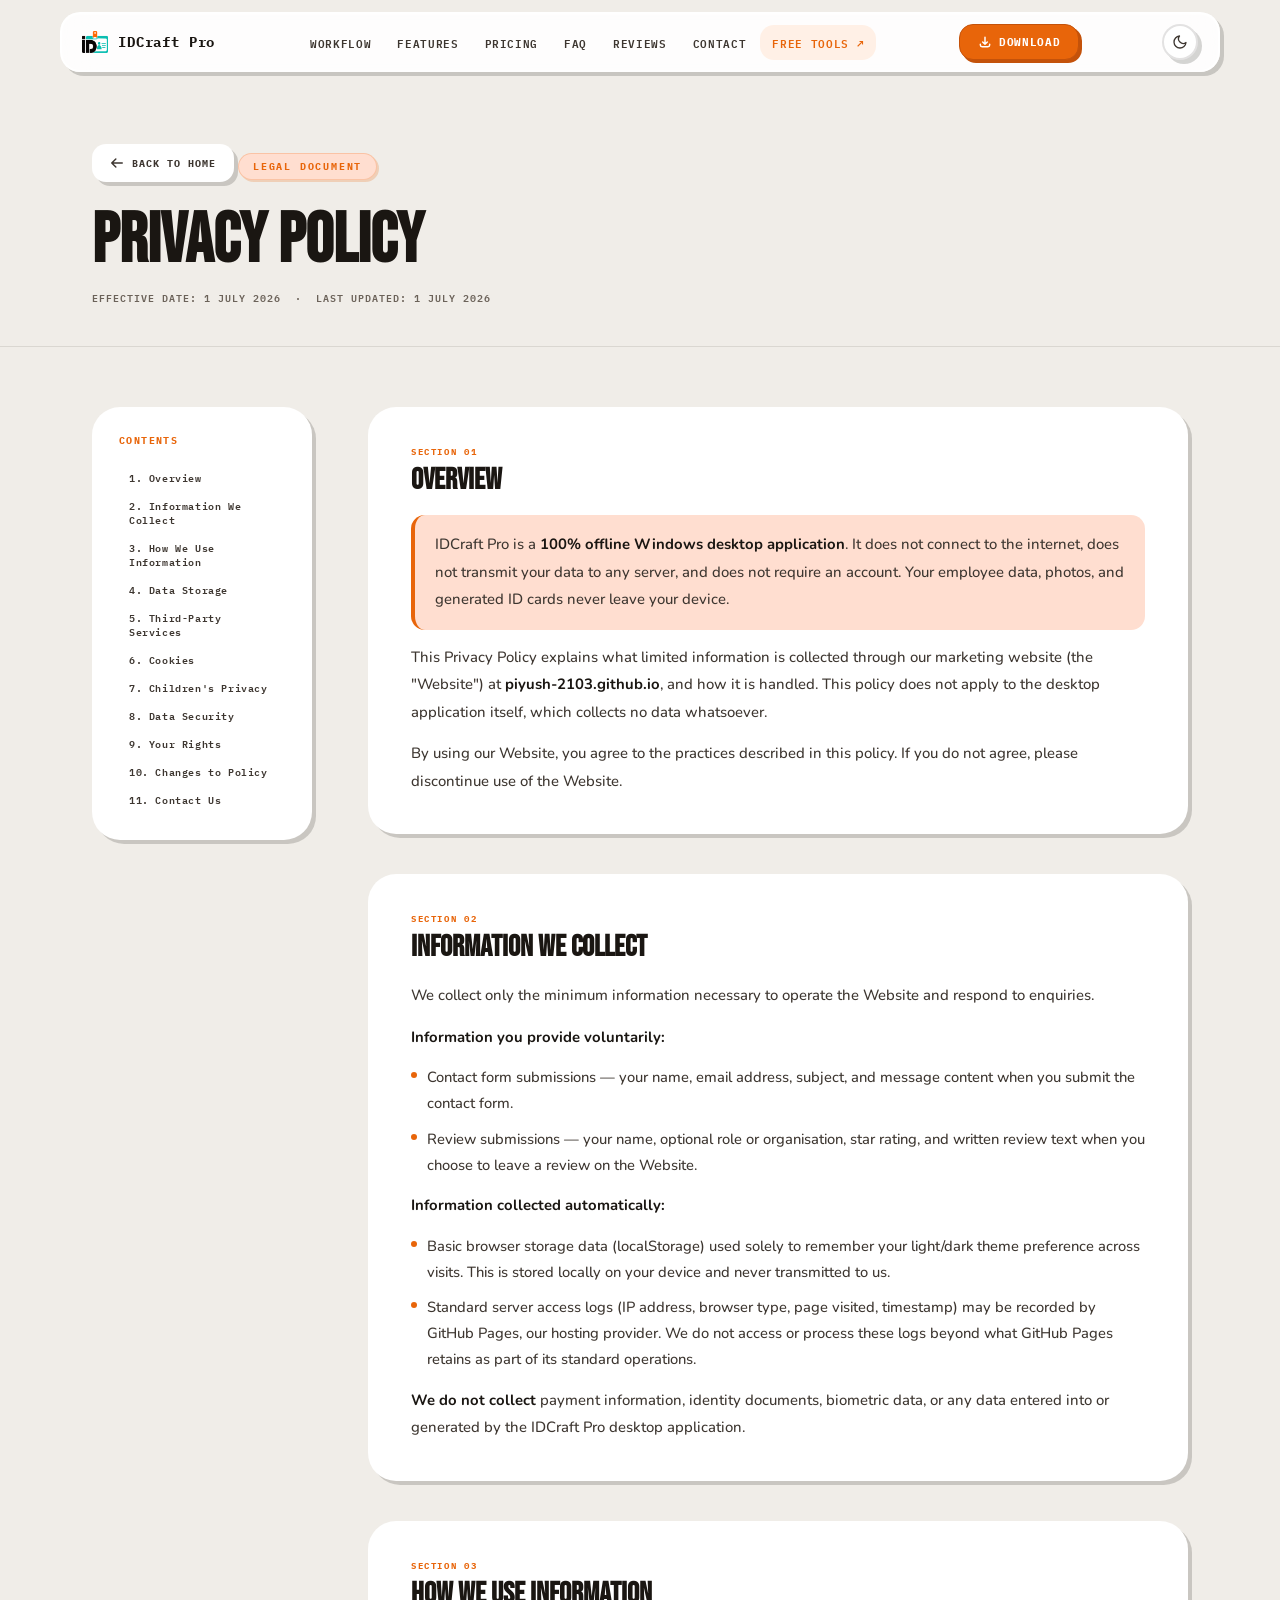
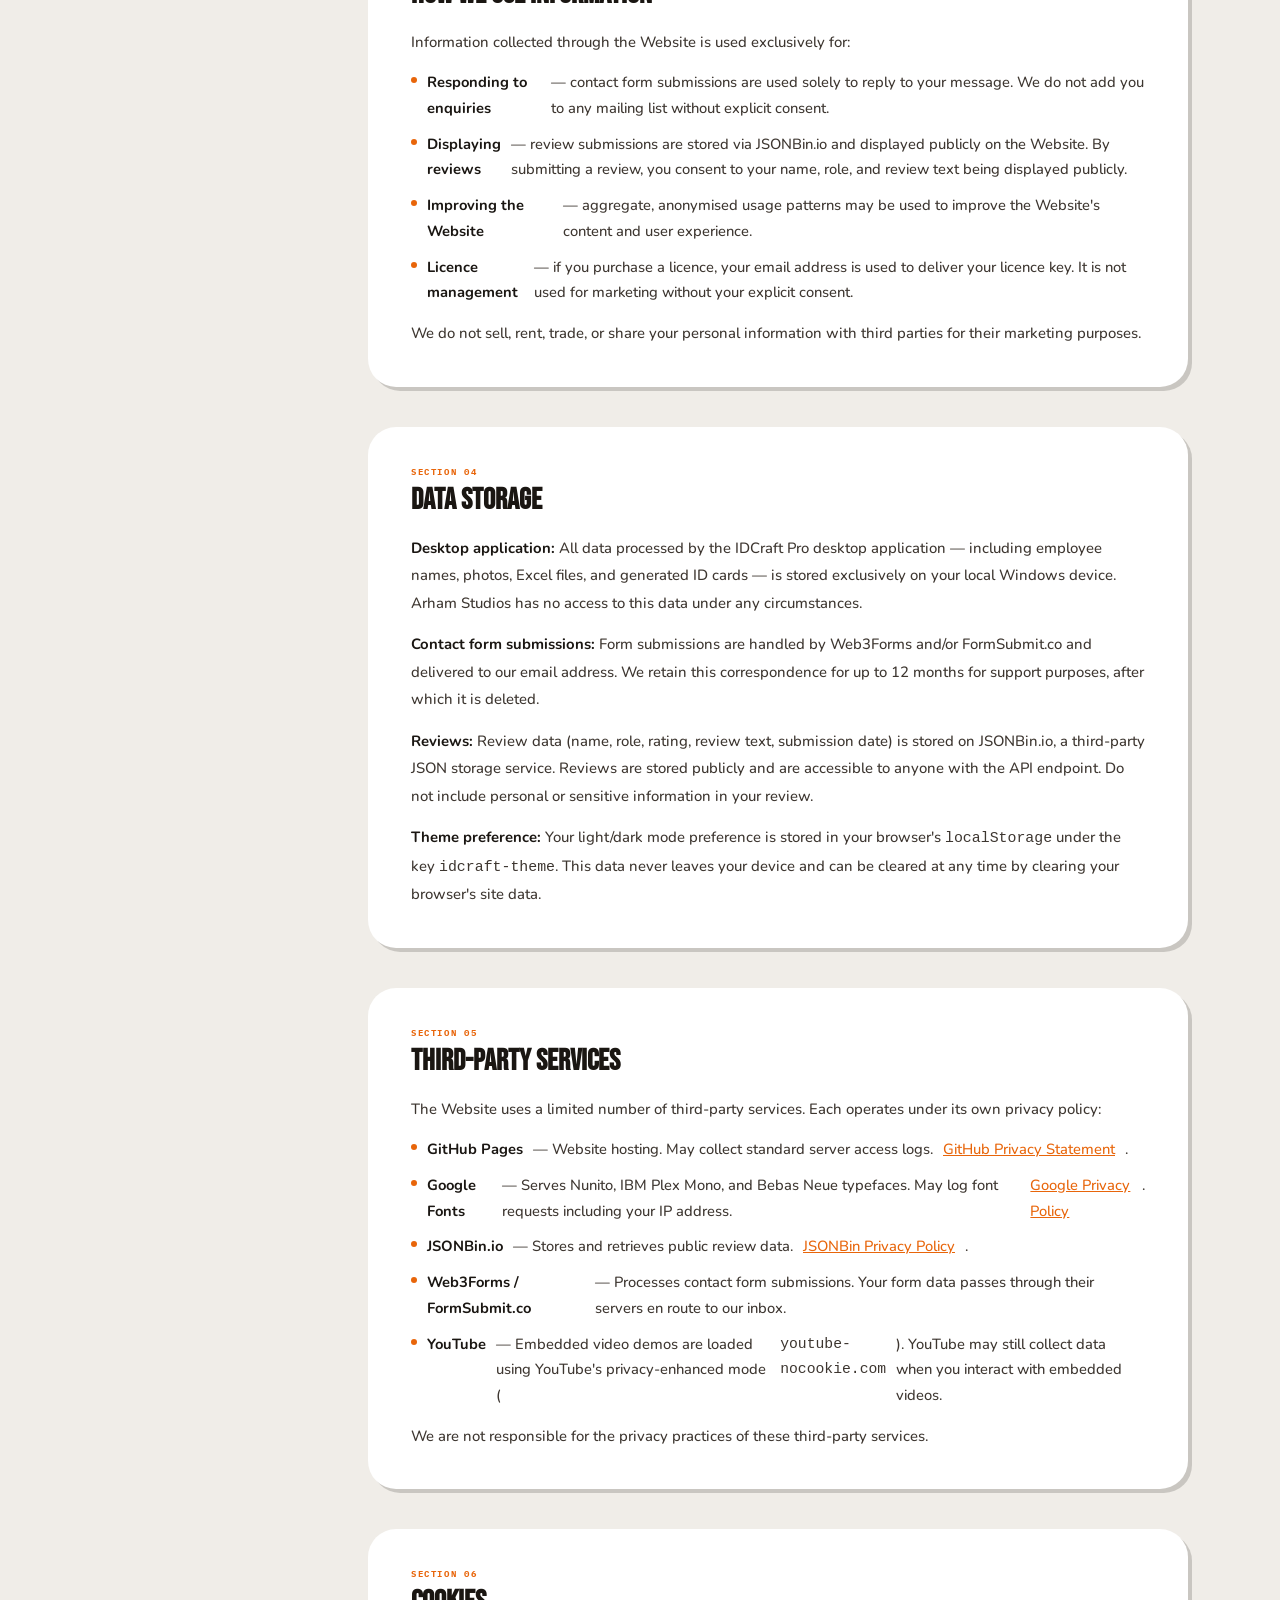
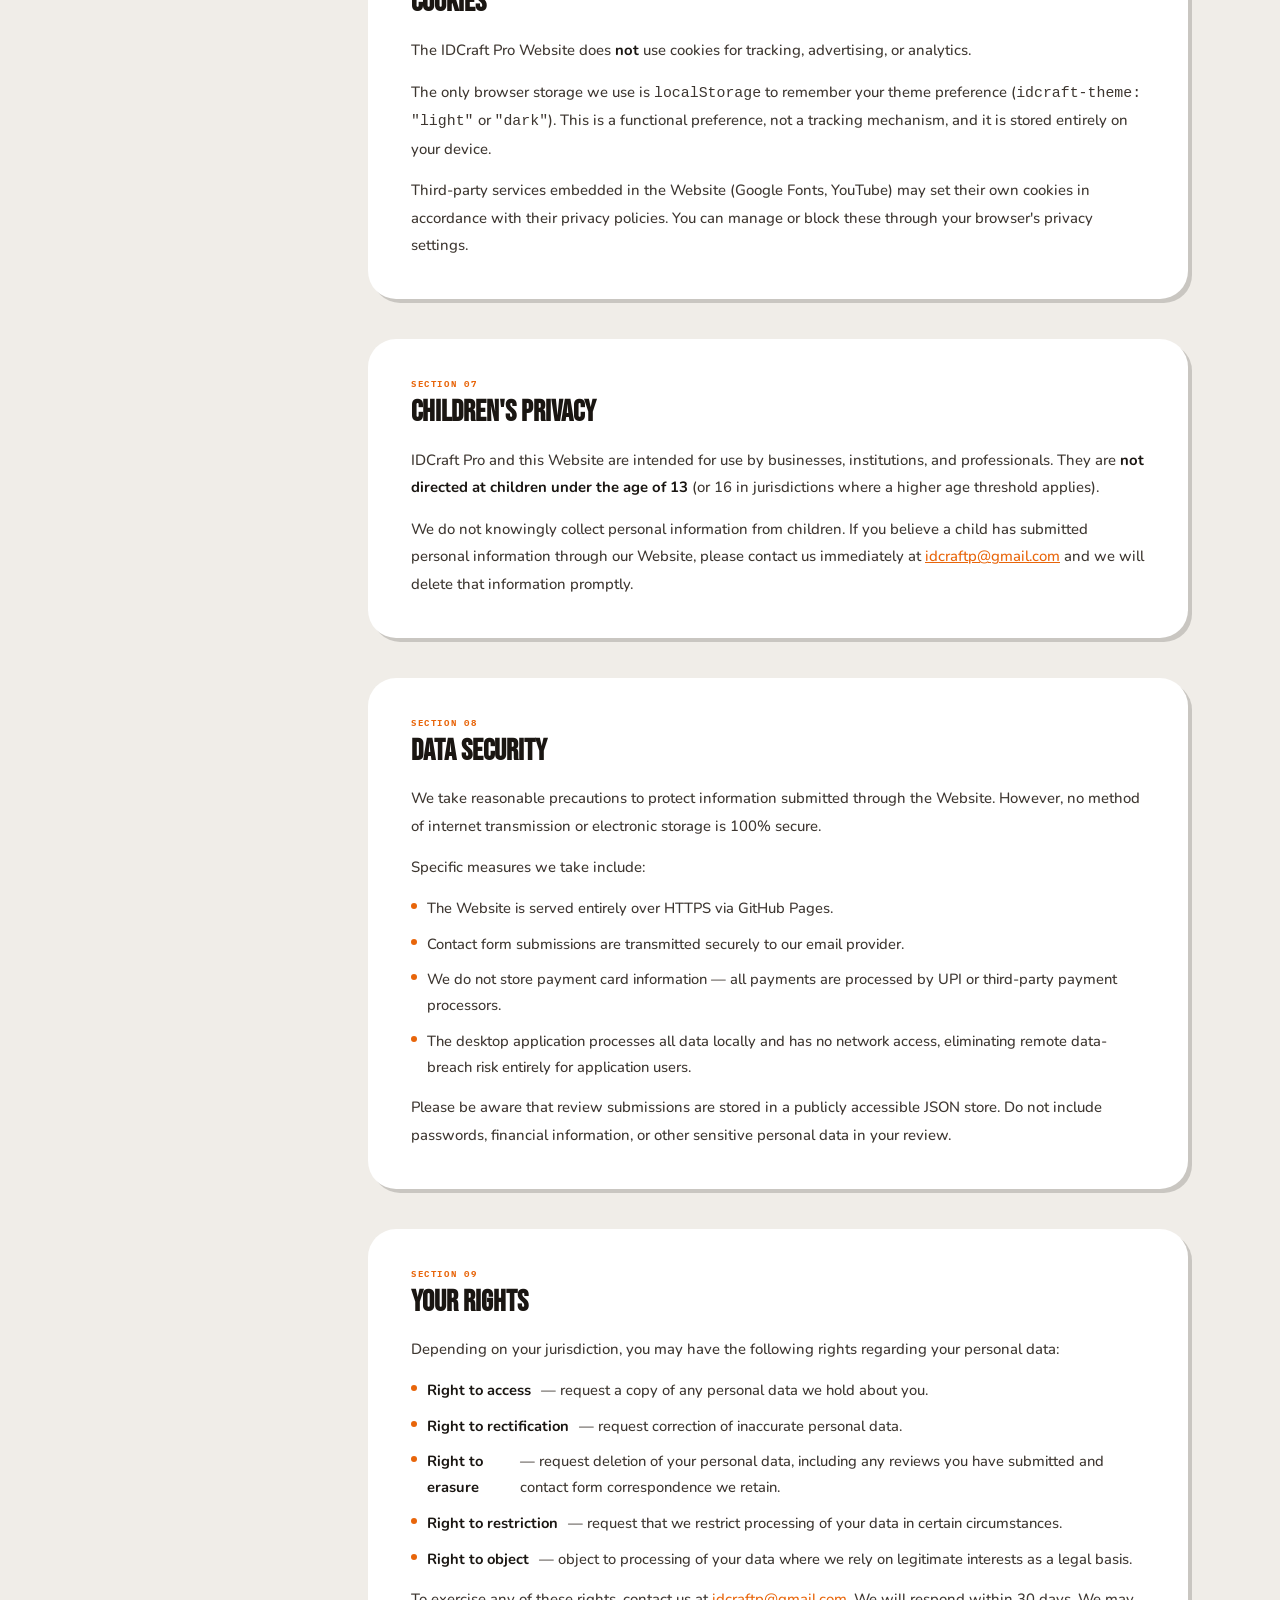
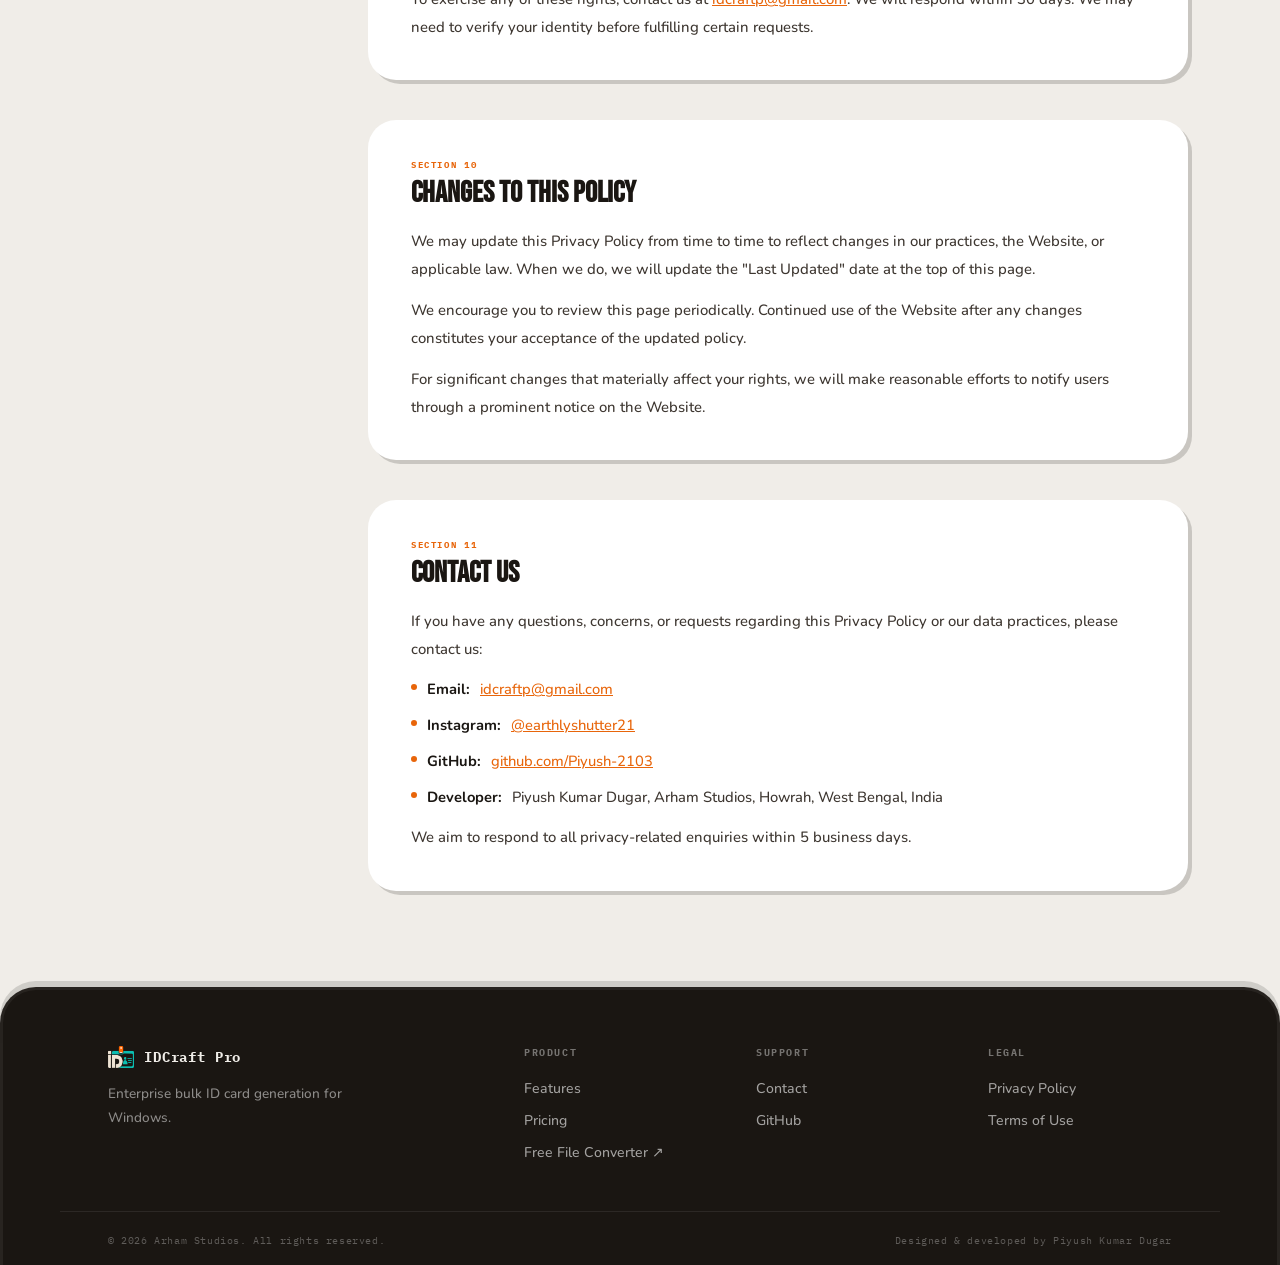
==== privacy.html @ b29d4238 "Add files via upload" ====
<!DOCTYPE html>
<html lang="en">
<head>
<meta charset="UTF-8">
<meta name="viewport" content="width=device-width, initial-scale=1.0">
<title>Privacy Policy — IDCraft Pro</title>
<meta name="description" content="IDCraft Pro Privacy Policy — how we handle your data on our website and desktop application.">
<link rel="icon" type="image/png" href="N4.png">
<link rel="preconnect" href="https://fonts.googleapis.com">
<link rel="preconnect" href="https://fonts.gstatic.com" crossorigin>
<link href="https://fonts.googleapis.com/css2?family=Bebas+Neue&family=IBM+Plex+Mono:wght@400;600;700&family=Nunito:wght@400;500;600;700;800;900&display=swap" rel="stylesheet">
<link rel="stylesheet" href="styles.css">
<style>
/* Legal page overrides */
.legal-hero{
  padding:60px 0 40px;
  border-bottom:1px solid var(--rule);
}
.legal-hero-label{
  display:inline-flex;align-items:center;gap:8px;
  background:var(--peach);color:var(--amber);
  font-family:var(--mono);font-size:10px;font-weight:700;
  letter-spacing:.18em;text-transform:uppercase;
  padding:6px 14px;border-radius:100px;
  border:1.5px solid var(--amber-md);
  box-shadow:2px 2px 0 var(--amber-md);
  margin-bottom:16px;
}
.legal-hero-title{
  font-family:var(--disp);
  font-size:clamp(2.8rem,6vw,4.4rem);
  line-height:1;color:var(--ink);margin-bottom:12px;
}
.legal-hero-meta{
  font-family:var(--mono);font-size:10px;font-weight:600;
  letter-spacing:.1em;text-transform:uppercase;color:var(--ink3);
}
.legal-body{
  padding:60px 0 96px;
  display:grid;
  grid-template-columns:220px 1fr;
  gap:56px;
  align-items:start;
}
/* Sticky table of contents */
.legal-toc{
  position:sticky;top:84px;
  background:var(--white);
  border-radius:var(--rlg);
  border:3px solid rgba(255,255,255,.9);
  box-shadow:var(--csm);
  padding:24px;
}
.legal-toc-title{
  font-family:var(--mono);font-size:10px;font-weight:700;
  letter-spacing:.14em;text-transform:uppercase;
  color:var(--amber);margin-bottom:16px;
}
.legal-toc a{
  display:block;font-family:var(--mono);font-size:10px;
  font-weight:600;letter-spacing:.06em;
  color:var(--ink2);padding:7px 10px;
  border-radius:var(--rsm);text-decoration:none;
  transition:background .15s,color .15s;
  line-height:1.4;
}
.legal-toc a:hover{background:var(--amber-lt);color:var(--amber)}
.legal-toc a.active{background:var(--amber-lt);color:var(--amber);}
/* Content */
.legal-content{display:flex;flex-direction:column;gap:40px;}
.legal-section{
  background:var(--white);
  border-radius:var(--rlg);
  border:3px solid rgba(255,255,255,.9);
  box-shadow:var(--csm);
  padding:36px 40px;
}
.legal-section-num{
  font-family:var(--mono);font-size:9px;font-weight:700;
  letter-spacing:.18em;text-transform:uppercase;
  color:var(--amber);margin-bottom:8px;
}
.legal-section h2{
  font-family:var(--disp);font-size:1.9rem;
  color:var(--ink);margin-bottom:18px;line-height:1.05;
}
.legal-section p{
  font-size:.93rem;line-height:1.85;
  color:var(--ink2);font-weight:500;margin-bottom:14px;
}
.legal-section p:last-child{margin-bottom:0}
.legal-section ul{
  display:flex;flex-direction:column;gap:10px;
  margin:12px 0 14px 0;
}
.legal-section ul li{
  display:flex;align-items:flex-start;gap:10px;
  font-size:.92rem;line-height:1.75;color:var(--ink2);font-weight:500;
}
.legal-section ul li::before{
  content:"";width:6px;height:6px;border-radius:50%;
  background:var(--amber);flex-shrink:0;margin-top:7px;
}
.legal-section strong{color:var(--ink);font-weight:700;}
.legal-section a{color:var(--amber);text-decoration:underline;}
.legal-back{
  display:inline-flex;align-items:center;gap:8px;
  font-family:var(--mono);font-size:10px;font-weight:700;
  letter-spacing:.1em;text-transform:uppercase;
  color:var(--ink2);text-decoration:none;
  padding:10px 16px;border-radius:var(--rsm);
  background:var(--white);border:2px solid rgba(255,255,255,.9);
  box-shadow:var(--csm);
  transition:color .15s,background .15s,transform .18s var(--ease),box-shadow .18s;
  margin-bottom:24px;
}
.legal-back:hover{color:var(--amber);background:var(--amber-lt);transform:translateY(-2px);box-shadow:var(--cmd)}
.legal-back svg{width:14px;height:14px;}
.legal-highlight{
  background:var(--peach);border-radius:var(--rsm);
  border-left:4px solid var(--amber);
  padding:16px 20px;margin:14px 0;
}
.legal-highlight p{margin:0;color:var(--ink2);}
/* Dark mode */
[data-theme="dark"] .legal-toc,
[data-theme="dark"] .legal-section,
[data-theme="dark"] .legal-back{
  background:var(--white);border-color:rgba(245,239,230,.08);
}
[data-theme="dark"] .legal-highlight{
  background:rgba(232,101,10,.12);border-color:var(--amber);
}
/* Responsive */
@media(max-width:860px){
  .legal-body{grid-template-columns:1fr;gap:32px;}
  .legal-toc{position:static;}
}
@media(max-width:600px){
  .legal-hero{padding:40px 0 28px;}
  .legal-section{padding:24px 20px;}
  .legal-body{padding:40px 0 64px;}
}
</style>
</head>
<body>
<a href="#main-content" class="skip-link">Skip to main content</a>
<div id="prog" role="progressbar" aria-label="Page scroll progress"></div>
<header id="nav" role="banner">
  <div class="nav-inner">
    <div class="nav-brand"><img src="N4.png" alt="IDCraft Pro logo" width="26" height="22"><span class="nav-brand-name">IDCraft Pro</span></div>
    <nav class="nav-links" aria-label="Main navigation">
      <a href="index.html#workflow">Workflow</a>
      <a href="index.html#features">Features</a>
      <a href="index.html#pricing">Pricing</a>
      <a href="index.html#faq">FAQ</a>
      <a href="index.html#reviews">Reviews</a>
      <a href="index.html#contact">Contact</a>
      <a href="transmorph.html" target="_blank" style="color:var(--amber);background:var(--amber-lt);border-radius:var(--rsm);padding:8px 12px;">Free Tools ↗</a>
    </nav>
    <a href="https://github.com/Piyush-2103/IDCraft-Pro/releases/latest/download/IDCraft-Pro-Setup.exe" class="nav-cta">
      <svg width="14" height="14" viewBox="0 0 24 24" fill="none" stroke="currentColor" stroke-width="2.5"><path stroke-linecap="round" stroke-linejoin="round" d="M4 16v1a3 3 0 003 3h10a3 3 0 003-3v-1m-4-4l-4 4m0 0l-4-4m4 4V4"/></svg>Download
    </a>
    <button id="theme-toggle" aria-label="Toggle dark mode">
      <svg class="moon-icon" viewBox="0 0 24 24" fill="none" stroke="currentColor" stroke-width="2"><path stroke-linecap="round" stroke-linejoin="round" d="M21 12.79A9 9 0 1111.21 3 7 7 0 0021 12.79z"/></svg>
      <svg class="sun-icon" viewBox="0 0 24 24" fill="none" stroke="currentColor" stroke-width="2"><circle cx="12" cy="12" r="5"/><path stroke-linecap="round" d="M12 1v2M12 21v2M4.22 4.22l1.42 1.42M18.36 18.36l1.42 1.42M1 12h2M21 12h2M4.22 19.78l1.42-1.42M18.36 5.64l1.42-1.42"/></svg>
    </button>
    <button id="mob-btn" aria-label="Open menu" aria-expanded="false" aria-controls="mob-menu"><span></span><span></span><span></span></button>
  </div>
  <nav id="mob-menu" aria-label="Mobile navigation">
    <a href="index.html#workflow" class="ml">Workflow</a>
    <a href="index.html#features" class="ml">Features</a>
    <a href="index.html#pricing" class="ml">Pricing</a>
    <a href="index.html#faq" class="ml">FAQ</a>
    <a href="index.html#reviews" class="ml">Reviews</a>
    <a href="index.html#contact" class="ml">Contact</a>
    <a href="transmorph.html" target="_blank" class="ml" style="color:var(--amber);">Free Tools ↗</a>
    <a href="https://github.com/Piyush-2103/IDCraft-Pro/releases/latest/download/IDCraft-Pro-Setup.exe" class="ml mob-cta">&#11015; Download Free Trial</a>
  </nav>
</header>
<main id="main-content">
<section class="legal-hero">
  <div class="wrap">
    <a href="index.html" class="legal-back">
      <svg fill="none" stroke="currentColor" stroke-width="2.5" viewBox="0 0 24 24"><path stroke-linecap="round" stroke-linejoin="round" d="M10 19l-7-7m0 0l7-7m-7 7h18"/></svg>
      Back to Home
    </a>
    <div class="legal-hero-label">Legal Document</div>
    <h1 class="legal-hero-title">Privacy Policy</h1>
    <p class="legal-hero-meta">Effective Date: 1 July 2026 &nbsp;&middot;&nbsp; Last Updated: 1 July 2026</p>
  </div>
</section>
<div class="wrap">
  <div class="legal-body">
    <aside class="legal-toc" aria-label="Table of contents">
  <div class="legal-toc-title">Contents</div>
  <a href="#p1">1. Overview</a>
  <a href="#p2">2. Information We Collect</a>
  <a href="#p3">3. How We Use Information</a>
  <a href="#p4">4. Data Storage</a>
  <a href="#p5">5. Third-Party Services</a>
  <a href="#p6">6. Cookies</a>
  <a href="#p7">7. Children's Privacy</a>
  <a href="#p8">8. Data Security</a>
  <a href="#p9">9. Your Rights</a>
  <a href="#p10">10. Changes to Policy</a>
  <a href="#p11">11. Contact Us</a>
</aside>
    <div class="legal-content">
      
<div class="legal-section rv" id="p1">
  <div class="legal-section-num">Section 01</div>
  <h2>Overview</h2>
  <div class="legal-highlight"><p>IDCraft Pro is a <strong>100% offline Windows desktop application</strong>. It does not connect to the internet, does not transmit your data to any server, and does not require an account. Your employee data, photos, and generated ID cards never leave your device.</p></div>
  <p>This Privacy Policy explains what limited information is collected through our marketing website (the "Website") at <strong>piyush-2103.github.io</strong>, and how it is handled. This policy does not apply to the desktop application itself, which collects no data whatsoever.</p>
  <p>By using our Website, you agree to the practices described in this policy. If you do not agree, please discontinue use of the Website.</p>
</div>

<div class="legal-section rv" id="p2">
  <div class="legal-section-num">Section 02</div>
  <h2>Information We Collect</h2>
  <p>We collect only the minimum information necessary to operate the Website and respond to enquiries.</p>
  <p><strong>Information you provide voluntarily:</strong></p>
  <ul>
    <li>Contact form submissions — your name, email address, subject, and message content when you submit the contact form.</li>
    <li>Review submissions — your name, optional role or organisation, star rating, and written review text when you choose to leave a review on the Website.</li>
  </ul>
  <p><strong>Information collected automatically:</strong></p>
  <ul>
    <li>Basic browser storage data (localStorage) used solely to remember your light/dark theme preference across visits. This is stored locally on your device and never transmitted to us.</li>
    <li>Standard server access logs (IP address, browser type, page visited, timestamp) may be recorded by GitHub Pages, our hosting provider. We do not access or process these logs beyond what GitHub Pages retains as part of its standard operations.</li>
  </ul>
  <p><strong>We do not collect</strong> payment information, identity documents, biometric data, or any data entered into or generated by the IDCraft Pro desktop application.</p>
</div>

<div class="legal-section rv" id="p3">
  <div class="legal-section-num">Section 03</div>
  <h2>How We Use Information</h2>
  <p>Information collected through the Website is used exclusively for:</p>
  <ul>
    <li><strong>Responding to enquiries</strong> — contact form submissions are used solely to reply to your message. We do not add you to any mailing list without explicit consent.</li>
    <li><strong>Displaying reviews</strong> — review submissions are stored via JSONBin.io and displayed publicly on the Website. By submitting a review, you consent to your name, role, and review text being displayed publicly.</li>
    <li><strong>Improving the Website</strong> — aggregate, anonymised usage patterns may be used to improve the Website's content and user experience.</li>
    <li><strong>Licence management</strong> — if you purchase a licence, your email address is used to deliver your licence key. It is not used for marketing without your explicit consent.</li>
  </ul>
  <p>We do not sell, rent, trade, or share your personal information with third parties for their marketing purposes.</p>
</div>

<div class="legal-section rv" id="p4">
  <div class="legal-section-num">Section 04</div>
  <h2>Data Storage</h2>
  <p><strong>Desktop application:</strong> All data processed by the IDCraft Pro desktop application — including employee names, photos, Excel files, and generated ID cards — is stored exclusively on your local Windows device. Arham Studios has no access to this data under any circumstances.</p>
  <p><strong>Contact form submissions:</strong> Form submissions are handled by Web3Forms and/or FormSubmit.co and delivered to our email address. We retain this correspondence for up to 12 months for support purposes, after which it is deleted.</p>
  <p><strong>Reviews:</strong> Review data (name, role, rating, review text, submission date) is stored on JSONBin.io, a third-party JSON storage service. Reviews are stored publicly and are accessible to anyone with the API endpoint. Do not include personal or sensitive information in your review.</p>
  <p><strong>Theme preference:</strong> Your light/dark mode preference is stored in your browser's <code>localStorage</code> under the key <code>idcraft-theme</code>. This data never leaves your device and can be cleared at any time by clearing your browser's site data.</p>
</div>

<div class="legal-section rv" id="p5">
  <div class="legal-section-num">Section 05</div>
  <h2>Third-Party Services</h2>
  <p>The Website uses a limited number of third-party services. Each operates under its own privacy policy:</p>
  <ul>
    <li><strong>GitHub Pages</strong> — Website hosting. May collect standard server access logs. <a href="https://docs.github.com/en/site-policy/privacy-policies/github-privacy-statement" target="_blank" rel="noopener">GitHub Privacy Statement</a>.</li>
    <li><strong>Google Fonts</strong> — Serves Nunito, IBM Plex Mono, and Bebas Neue typefaces. May log font requests including your IP address. <a href="https://policies.google.com/privacy" target="_blank" rel="noopener">Google Privacy Policy</a>.</li>
    <li><strong>JSONBin.io</strong> — Stores and retrieves public review data. <a href="https://jsonbin.io/privacy-policy" target="_blank" rel="noopener">JSONBin Privacy Policy</a>.</li>
    <li><strong>Web3Forms / FormSubmit.co</strong> — Processes contact form submissions. Your form data passes through their servers en route to our inbox.</li>
    <li><strong>YouTube</strong> — Embedded video demos are loaded using YouTube's privacy-enhanced mode (<code>youtube-nocookie.com</code>). YouTube may still collect data when you interact with embedded videos.</li>
  </ul>
  <p>We are not responsible for the privacy practices of these third-party services.</p>
</div>

<div class="legal-section rv" id="p6">
  <div class="legal-section-num">Section 06</div>
  <h2>Cookies</h2>
  <p>The IDCraft Pro Website does <strong>not</strong> use cookies for tracking, advertising, or analytics.</p>
  <p>The only browser storage we use is <code>localStorage</code> to remember your theme preference (<code>idcraft-theme: "light"</code> or <code>"dark"</code>). This is a functional preference, not a tracking mechanism, and it is stored entirely on your device.</p>
  <p>Third-party services embedded in the Website (Google Fonts, YouTube) may set their own cookies in accordance with their privacy policies. You can manage or block these through your browser's privacy settings.</p>
</div>

<div class="legal-section rv" id="p7">
  <div class="legal-section-num">Section 07</div>
  <h2>Children's Privacy</h2>
  <p>IDCraft Pro and this Website are intended for use by businesses, institutions, and professionals. They are <strong>not directed at children under the age of 13</strong> (or 16 in jurisdictions where a higher age threshold applies).</p>
  <p>We do not knowingly collect personal information from children. If you believe a child has submitted personal information through our Website, please contact us immediately at <a href="mailto:idcraftp@gmail.com">idcraftp@gmail.com</a> and we will delete that information promptly.</p>
</div>

<div class="legal-section rv" id="p8">
  <div class="legal-section-num">Section 08</div>
  <h2>Data Security</h2>
  <p>We take reasonable precautions to protect information submitted through the Website. However, no method of internet transmission or electronic storage is 100% secure.</p>
  <p>Specific measures we take include:</p>
  <ul>
    <li>The Website is served entirely over HTTPS via GitHub Pages.</li>
    <li>Contact form submissions are transmitted securely to our email provider.</li>
    <li>We do not store payment card information — all payments are processed by UPI or third-party payment processors.</li>
    <li>The desktop application processes all data locally and has no network access, eliminating remote data-breach risk entirely for application users.</li>
  </ul>
  <p>Please be aware that review submissions are stored in a publicly accessible JSON store. Do not include passwords, financial information, or other sensitive personal data in your review.</p>
</div>

<div class="legal-section rv" id="p9">
  <div class="legal-section-num">Section 09</div>
  <h2>Your Rights</h2>
  <p>Depending on your jurisdiction, you may have the following rights regarding your personal data:</p>
  <ul>
    <li><strong>Right to access</strong> — request a copy of any personal data we hold about you.</li>
    <li><strong>Right to rectification</strong> — request correction of inaccurate personal data.</li>
    <li><strong>Right to erasure</strong> — request deletion of your personal data, including any reviews you have submitted and contact form correspondence we retain.</li>
    <li><strong>Right to restriction</strong> — request that we restrict processing of your data in certain circumstances.</li>
    <li><strong>Right to object</strong> — object to processing of your data where we rely on legitimate interests as a legal basis.</li>
  </ul>
  <p>To exercise any of these rights, contact us at <a href="mailto:idcraftp@gmail.com">idcraftp@gmail.com</a>. We will respond within 30 days. We may need to verify your identity before fulfilling certain requests.</p>
</div>

<div class="legal-section rv" id="p10">
  <div class="legal-section-num">Section 10</div>
  <h2>Changes to This Policy</h2>
  <p>We may update this Privacy Policy from time to time to reflect changes in our practices, the Website, or applicable law. When we do, we will update the "Last Updated" date at the top of this page.</p>
  <p>We encourage you to review this page periodically. Continued use of the Website after any changes constitutes your acceptance of the updated policy.</p>
  <p>For significant changes that materially affect your rights, we will make reasonable efforts to notify users through a prominent notice on the Website.</p>
</div>

<div class="legal-section rv" id="p11">
  <div class="legal-section-num">Section 11</div>
  <h2>Contact Us</h2>
  <p>If you have any questions, concerns, or requests regarding this Privacy Policy or our data practices, please contact us:</p>
  <ul>
    <li><strong>Email:</strong> <a href="mailto:idcraftp@gmail.com">idcraftp@gmail.com</a></li>
    <li><strong>Instagram:</strong> <a href="https://instagram.com/earthlyshutter21" target="_blank" rel="noopener">@earthlyshutter21</a></li>
    <li><strong>GitHub:</strong> <a href="https://github.com/Piyush-2103" target="_blank" rel="noopener">github.com/Piyush-2103</a></li>
    <li><strong>Developer:</strong> Piyush Kumar Dugar, Arham Studios, Howrah, West Bengal, India</li>
  </ul>
  <p>We aim to respond to all privacy-related enquiries within 5 business days.</p>
</div>

    </div>
  </div>
</div>
</main>
<footer>
  <div class="footer-top">
    <div>
      <div class="footer-brand-row"><img src="N5.png" alt="IDCraft Pro" width="26" height="22"><span class="footer-brand-name">IDCraft Pro</span></div>
      <p class="footer-brand-desc">Enterprise bulk ID card generation for Windows.</p>
    </div>
    <div><div class="footer-col-title">Product</div><ul class="footer-links"><li><a href="index.html#features">Features</a></li><li><a href="index.html#pricing">Pricing</a></li><li><a href="transmorph.html" target="_blank">Free File Converter ↗</a></li></ul></div>
    <div><div class="footer-col-title">Support</div><ul class="footer-links"><li><a href="index.html#contact">Contact</a></li><li><a href="https://github.com/Piyush-2103/IDCraft-Pro" target="_blank">GitHub</a></li></ul></div>
    <div><div class="footer-col-title">Legal</div><ul class="footer-links"><li><a href="privacy.html">Privacy Policy</a></li><li><a href="terms.html">Terms of Use</a></li></ul></div>
  </div>
  <div class="footer-bottom">
    <p>&copy; 2026 Arham Studios. All rights reserved.</p>
    <p>Designed &amp; developed by Piyush Kumar Dugar</p>
  </div>
</footer>
<script defer src="script.js"></script>
</body>
</html>
---- styles.css ----
*,*::before,*::after{box-sizing:border-box;margin:0;padding:0}
:root{
  --amber:#E8650A;--amber-dk:#C4520A;--amber-lt:#FFF0E6;--amber-md:rgba(232,101,10,.22);
  --bg:#F0EDE8;--bg2:#E8E3DC;--ink:#1A1612;--ink2:#3D3630;--ink3:#6B6259;--star-empty:#D8D0C4;
  --white:#FFFFFF;--rule:rgba(26,22,18,.1);--success:#1A7A4A;
  --peach:#FFDED0;--sky:#D0E8FF;--mint:#CFFFEA;--lemon:#FFF6CC;--lilac:#EAD8FF;--rose:#FFD6E8;
  --body:'Nunito',sans-serif;--disp:'Bebas Neue',sans-serif;--mono:'IBM Plex Mono',monospace;
  --csm:4px 4px 0 rgba(26,22,18,.18),inset 0 1px 0 rgba(255,255,255,.6);
  --cmd:6px 6px 0 rgba(26,22,18,.2),inset 0 1px 0 rgba(255,255,255,.55);
  --clg:10px 10px 0 rgba(26,22,18,.22),inset 0 2px 0 rgba(255,255,255,.5);
  --cxl:16px 16px 0 rgba(26,22,18,.2),inset 0 2px 0 rgba(255,255,255,.45);
  --camb:6px 6px 0 rgba(196,82,10,.45),inset 0 1px 0 rgba(255,200,160,.6);
  --rsm:14px;--rmd:20px;--rlg:28px;--rxl:36px;
  --ease:cubic-bezier(0.34,1.56,0.64,1)
}
html{overflow-x:hidden;scroll-behavior:smooth}
body{font-family:var(--body);background:var(--bg);color:var(--ink);overflow-x:hidden;-webkit-font-smoothing:antialiased}
#prog{position:fixed;top:0;left:0;height:4px;z-index:9999;background:linear-gradient(90deg,var(--amber),#FF9A56);width:0%;border-radius:0 4px 4px 0;transition:width .1s linear}
.skip-link{position:fixed;top:-100%;left:16px;z-index:99999;background:var(--amber);color:#fff;font-family:var(--mono);font-size:12px;font-weight:700;letter-spacing:.1em;text-transform:uppercase;padding:12px 24px;border-radius:var(--rsm);transition:top .2s;text-decoration:none;box-shadow:var(--camb)}
.skip-link:focus{top:8px}
*:focus-visible{outline:3px solid var(--amber);outline-offset:3px;border-radius:4px}
.wrap{max-width:1160px;margin:0 auto;padding:0 32px}
a{text-decoration:none;color:inherit}
ul{list-style:none}
button{border:none;background:none;cursor:pointer;font:inherit;color:inherit}
img{max-width:100%;display:block}
.accent{color:var(--amber)}
/* CLAY */
.clay{border-radius:var(--rlg);box-shadow:var(--cmd);transition:transform .2s var(--ease),box-shadow .2s}
.clay:hover{transform:translateY(-3px);box-shadow:var(--clg)}
/* BUTTONS */
.btn{display:inline-flex;align-items:center;justify-content:center;gap:10px;font-family:var(--body);font-weight:800;font-size:14px;padding:15px 28px;min-height:52px;border-radius:var(--rmd);transition:transform .18s var(--ease),box-shadow .18s;cursor:pointer;white-space:nowrap;text-decoration:none}
.btn-primary{background:var(--amber);color:#fff;box-shadow:var(--camb);border:2.5px solid var(--amber-dk)}
.btn-primary:hover{transform:translateY(-3px) scale(1.02);box-shadow:8px 8px 0 rgba(196,82,10,.5),inset 0 1px 0 rgba(255,200,160,.6)}
.btn-ghost{background:var(--white);color:var(--ink);box-shadow:var(--csm);border:2px solid rgba(26,22,18,.15)}
.btn-ghost:hover{transform:translateY(-2px);box-shadow:var(--cmd)}
/* SECTION LABELS */
.sec-label{display:inline-flex;align-items:center;gap:8px;background:var(--peach);color:var(--amber);font-family:var(--mono);font-size:10px;font-weight:700;letter-spacing:.18em;text-transform:uppercase;padding:6px 14px;border-radius:100px;border:1.5px solid var(--amber-md);box-shadow:2px 2px 0 var(--amber-md);margin-bottom:16px}
.sec-title{font-family:var(--disp);font-size:clamp(2.4rem,5vw,3.8rem);line-height:1;color:var(--ink);margin-bottom:14px}
.sec-sub{font-size:1rem;line-height:1.8;color:var(--ink2);font-weight:500;max-width:520px}
/* REVEAL */
.rv{opacity:0;transform:translateY(28px);transition:opacity .55s cubic-bezier(0.16,1,.3,1),transform .55s cubic-bezier(0.16,1,.3,1)}
.rv.vis{opacity:1;transform:none}
.d1{transition-delay:.07s}.d2{transition-delay:.14s}.d3{transition-delay:.21s}.d4{transition-delay:.28s}
/* NAV */
#nav{position:sticky;top:0;z-index:800;padding:12px 32px}
.nav-inner{max-width:1160px;margin:0 auto;background:rgba(255,255,255,.88);backdrop-filter:blur(16px);border-radius:var(--rmd);border:2px solid rgba(255,255,255,.9);box-shadow:var(--csm);height:60px;padding:0 20px;display:flex;align-items:center;justify-content:space-between;gap:24px}
.nav-brand{display:flex;align-items:center;gap:10px}
.nav-brand img{width:26px;height:22px}
.nav-brand-name{font-family:var(--mono);font-size:14px;font-weight:700;letter-spacing:.06em;color:var(--ink)}
.nav-links{display:flex;align-items:center;gap:2px}
.nav-links a{font-family:var(--mono);font-size:11px;font-weight:600;letter-spacing:.06em;text-transform:uppercase;color:var(--ink2);padding:8px 12px;border-radius:var(--rsm);transition:background .15s,color .15s}
.nav-links a:hover,.nav-links a.nav-active{background:var(--amber-lt);color:var(--amber)}
.nav-cta{background:var(--amber);color:#fff;font-family:var(--mono);font-size:11px;font-weight:700;letter-spacing:.06em;text-transform:uppercase;padding:10px 18px;border-radius:var(--rsm);display:flex;align-items:center;gap:7px;box-shadow:3px 3px 0 var(--amber-dk);transition:transform .18s var(--ease),box-shadow .18s;border:1.5px solid var(--amber-dk)}
.nav-cta:hover{transform:translateY(-2px);box-shadow:5px 5px 0 var(--amber-dk)}
#mob-btn{display:none;padding:8px;border-radius:var(--rsm);flex-direction:column;gap:5px;cursor:pointer}
#mob-btn span{display:block;width:22px;height:2.5px;background:var(--ink);border-radius:2px;transition:transform .2s,opacity .2s}
#mob-menu{display:none;position:fixed;inset:0;top:84px;z-index:700;background:var(--bg);padding:24px;flex-direction:column;gap:8px;overflow-y:auto}
#mob-menu.open{display:flex}
.ml{font-family:var(--mono);font-size:13px;font-weight:700;letter-spacing:.06em;text-transform:uppercase;padding:16px 20px;border-radius:var(--rmd);color:var(--ink2);display:block;background:var(--white);box-shadow:var(--csm);border:2px solid rgba(255,255,255,.9)}
.ml:hover{background:var(--amber-lt);color:var(--amber)}
.mob-cta{background:var(--amber)!important;color:#fff!important;box-shadow:var(--camb)!important}
@media(max-width:768px){.nav-links,.nav-cta{display:none}#mob-btn{display:flex}#nav{padding:10px 16px}}
/* HERO */
#hero{padding:40px 0 80px}
.hero-wrap{display:grid;grid-template-columns:1fr 440px;gap:48px;align-items:start}
.hero-badge{display:inline-flex;align-items:center;gap:8px;background:var(--peach);color:var(--amber);font-family:var(--mono);font-size:10px;font-weight:700;letter-spacing:.16em;text-transform:uppercase;padding:7px 16px;border-radius:100px;border:2px solid var(--amber-md);box-shadow:3px 3px 0 var(--amber-md);margin-bottom:22px}
.badge-pulse{width:7px;height:7px;background:var(--amber);border-radius:50%;animation:pulse 2s infinite}
@keyframes pulse{0%,100%{box-shadow:0 0 0 0 rgba(232,101,10,.5)}50%{box-shadow:0 0 0 6px rgba(232,101,10,0)}}
.hero-h1{font-family:var(--disp);font-size:clamp(3.6rem,8vw,6rem);line-height:.96;color:var(--ink);margin-bottom:20px}
.hero-desc{font-size:1.05rem;line-height:1.85;color:var(--ink2);font-weight:500;max-width:480px;margin-bottom:32px}
.hero-ctas{display:flex;gap:14px;flex-wrap:wrap;margin-bottom:36px}
.hero-trust{display:flex;flex-wrap:wrap;gap:10px}
.trust-chip{display:flex;align-items:center;gap:7px;background:var(--white);border:2px solid rgba(255,255,255,.9);border-radius:100px;padding:6px 14px;font-family:var(--mono);font-size:10px;font-weight:700;letter-spacing:.08em;text-transform:uppercase;color:var(--ink2);box-shadow:2px 2px 0 rgba(26,22,18,.1)}
.trust-chip svg{width:12px;height:12px;color:var(--amber)}
.hero-card{background:var(--white);border-radius:var(--rxl);border:3px solid rgba(255,255,255,.9);box-shadow:var(--cxl);overflow:hidden}
.hcard-top{background:var(--ink);padding:20px 24px;display:flex;align-items:center;justify-content:space-between}
.hcard-label{font-family:var(--mono);font-size:10px;font-weight:700;letter-spacing:.14em;text-transform:uppercase;color:rgba(255,255,255,.55)}
.hcard-pill{background:var(--amber);color:#fff;font-family:var(--mono);font-size:9px;font-weight:700;letter-spacing:.12em;text-transform:uppercase;padding:5px 12px;border-radius:100px}
.hero-stats{display:grid;grid-template-columns:1fr 1fr}
.hero-stat{padding:22px 24px;border-bottom:2px solid var(--bg2);border-right:2px solid var(--bg2)}
.hero-stat:nth-child(2n){border-right:none}
.hero-stat:nth-last-child(-n+2){border-bottom:none}
.hstat-n{font-family:var(--disp);font-size:2.8rem;line-height:1;color:var(--ink);margin-bottom:4px}
.hstat-n .a{color:var(--amber)}
.hstat-l{font-family:var(--mono);font-size:9px;font-weight:600;letter-spacing:.1em;text-transform:uppercase;color:var(--ink3)}
.hero-specs{padding:20px 24px;background:var(--bg)}
.spec-row{display:flex;justify-content:space-between;align-items:center;padding:8px 0;border-bottom:1px solid var(--rule);font-family:var(--mono);font-size:10px}
.spec-row:last-child{border-bottom:none}
.spec-k{color:var(--ink3);font-weight:600;letter-spacing:.06em;text-transform:uppercase}
.spec-v{color:var(--ink2);font-weight:700}
.spec-v.a{color:var(--amber)}
@media(max-width:960px){.hero-wrap{grid-template-columns:1fr}.hero-card{max-width:480px}}
@media(max-width:600px){#hero{padding:24px 0 56px}.hero-h1{font-size:clamp(3rem,14vw,4.2rem)}.hero-ctas{flex-direction:column}.hero-ctas .btn{width:100%}.wrap{padding:0 20px}}
/* TICKER */
.ticker-wrap{background:var(--ink);overflow:hidden;padding:14px 0;margin:0 0 80px;border-radius:var(--rlg);border:3px solid rgba(255,255,255,.06);box-shadow:var(--cmd)}
.ticker-track{display:flex;width:max-content;animation:ticker 28s linear infinite}
.ticker-item{display:flex;align-items:center;gap:10px;padding:0 28px;font-family:var(--mono);font-size:10px;font-weight:700;letter-spacing:.18em;text-transform:uppercase;color:rgba(255,255,255,.65);white-space:nowrap}
.t-dot{width:4px;height:4px;background:var(--amber);border-radius:50%;flex-shrink:0}
@keyframes ticker{from{transform:translateX(0)}to{transform:translateX(-50%)}}
/* WORKFLOW */
#workflow{padding:0 0 96px}
.wf-top{display:flex;justify-content:space-between;align-items:flex-end;gap:40px;margin-bottom:48px;flex-wrap:wrap}
.wf-pills{display:flex;gap:10px;flex-wrap:wrap;margin-top:20px}
.wf-pill{display:flex;align-items:center;gap:8px;background:var(--white);border:2px solid rgba(255,255,255,.9);padding:8px 16px;border-radius:100px;font-family:var(--mono);font-size:10px;font-weight:700;letter-spacing:.06em;text-transform:uppercase;color:var(--ink2);box-shadow:2px 2px 0 rgba(26,22,18,.1)}
.wf-pill-n{color:var(--amber)}
.wf-tabs{display:grid;grid-template-columns:repeat(4,1fr);background:var(--white);border-radius:var(--rlg) var(--rlg) 0 0;border:3px solid rgba(255,255,255,.9);border-bottom:none;box-shadow:6px 6px 0 rgba(26,22,18,.15);overflow:hidden}
.wf-tab{padding:18px 20px;min-height:68px;border-right:2px solid var(--bg2);cursor:pointer;background:var(--bg);transition:background .18s;display:flex;flex-direction:column;justify-content:center}
.wf-tab:last-child{border-right:none}
.wf-tab.active{background:var(--white);box-shadow:inset 0 4px 0 var(--amber)}
.wf-tab-n{font-family:var(--mono);font-size:9px;font-weight:700;letter-spacing:.14em;text-transform:uppercase;color:var(--amber);margin-bottom:4px}
.wf-tab-title{font-family:var(--mono);font-size:11px;font-weight:700;letter-spacing:.04em;color:var(--ink3)}
.wf-tab.active .wf-tab-title{color:var(--ink)}
.wf-panels{background:var(--white);border:3px solid rgba(255,255,255,.9);border-top:2px solid var(--bg2);border-radius:0 0 var(--rlg) var(--rlg);box-shadow:6px 6px 0 rgba(26,22,18,.15);overflow:hidden}
.wf-panel{display:none;grid-template-columns:320px 1fr}
.wf-panel.active{display:grid}
.wf-panel-text{padding:40px 36px;border-right:2px solid var(--bg2)}
.wf-big-n{font-family:var(--disp);font-size:6rem;line-height:1;color:var(--bg2);margin-bottom:10px}
.wf-title{font-family:var(--disp);font-size:2rem;color:var(--ink);margin-bottom:10px}
.wf-body{font-size:.95rem;line-height:1.85;color:var(--ink2);font-weight:500}
.wf-vid{position:relative;min-height:300px;display:flex;flex-direction:column}
.vid-chrome{background:#1e1e1e;padding:10px 14px;display:flex;gap:6px;align-items:center;flex-shrink:0}
.vdot{width:10px;height:10px;border-radius:50%}
.vid-area{flex:1;position:relative;overflow:hidden;background:#111;min-height:260px}
.vid-thumb{width:100%;height:100%;object-fit:cover;position:absolute;inset:0}
.vid-overlay{position:absolute;inset:0;display:flex;align-items:center;justify-content:center;background:rgba(0,0,0,.3);cursor:pointer;transition:background .2s}
.vid-overlay:hover{background:rgba(0,0,0,.1)}
.play-btn{width:64px;height:64px;border-radius:50%;background:rgba(255,255,255,.95);display:flex;align-items:center;justify-content:center;box-shadow:0 4px 20px rgba(0,0,0,.3)}
.play-btn svg{width:28px;height:28px;color:var(--amber);margin-left:4px}
@media(max-width:960px){.wf-panel{grid-template-columns:1fr}.wf-panel-text{border-right:none;border-bottom:2px solid var(--bg2)}.wf-tabs{grid-template-columns:repeat(2,1fr)}.wf-tab:nth-child(2){border-right:none}.wf-tab:nth-child(3),.wf-tab:nth-child(4){border-top:2px solid var(--bg2)}}
@media(max-width:600px){#workflow{padding:0 0 56px}}
/* FEATURES */
#features{padding:0 0 96px}
.feat-head{display:flex;justify-content:space-between;align-items:flex-end;gap:24px;margin-bottom:40px;flex-wrap:wrap}
.feat-grid{display:grid;grid-template-columns:repeat(3,1fr);gap:20px}
.feat-card{padding:32px 28px;border-radius:var(--rlg);border:3px solid rgba(255,255,255,.85);box-shadow:var(--cmd);transition:transform .2s var(--ease),box-shadow .2s;position:relative;overflow:hidden}
.feat-card:hover{transform:translateY(-4px) rotate(-.5deg);box-shadow:var(--clg)}
.feat-card:nth-child(1){background:var(--peach)}.feat-card:nth-child(2){background:var(--sky)}.feat-card:nth-child(3){background:var(--mint)}
.feat-card:nth-child(4){background:var(--lemon)}.feat-card:nth-child(5){background:var(--lilac)}.feat-card:nth-child(6){background:var(--rose)}
.feat-icon{width:48px;height:48px;background:rgba(255,255,255,.7);border-radius:var(--rsm);display:flex;align-items:center;justify-content:center;margin-bottom:18px;box-shadow:2px 2px 0 rgba(26,22,18,.08);border:2px solid rgba(255,255,255,.9)}
.feat-icon svg{width:22px;height:22px;color:var(--ink)}
.feat-name{font-family:var(--disp);font-size:1.5rem;color:var(--ink);margin-bottom:8px}
.feat-desc{font-size:.88rem;line-height:1.75;color:var(--ink2);font-weight:500}
.feat-num{position:absolute;bottom:-10px;right:12px;font-family:var(--disp);font-size:5.5rem;line-height:1;color:rgba(26,22,18,.06);pointer-events:none;user-select:none}
@media(max-width:900px){.feat-grid{grid-template-columns:repeat(2,1fr)}}
@media(max-width:560px){.feat-grid{grid-template-columns:1fr}#features{padding:0 0 56px}}
/* REQUIREMENTS */
#requirements{padding:0 0 96px}
.req-head{margin-bottom:40px}
.req-grid{display:grid;grid-template-columns:1fr 1fr;gap:24px}
.req-card{background:var(--white);border-radius:var(--rlg);border:3px solid rgba(255,255,255,.9);box-shadow:var(--cmd);padding:36px}
.req-card.featured{background:var(--peach);border-color:var(--amber-md);box-shadow:var(--camb)}
.req-card-head{display:flex;align-items:center;gap:12px;margin-bottom:28px}
.req-badge{font-family:var(--mono);font-size:9px;font-weight:700;letter-spacing:.14em;text-transform:uppercase;padding:5px 12px;border-radius:100px;border:2px solid currentColor}
.req-badge.min{background:var(--bg);color:var(--ink3)}
.req-badge.rec{background:var(--amber);color:#fff;border-color:var(--amber-dk)}
.req-label{font-family:var(--mono);font-size:11px;font-weight:700;color:var(--ink2)}
.req-table{width:100%;border-collapse:collapse}
.req-table tr{border-bottom:2px solid rgba(26,22,18,.06)}
.req-table tr:last-child{border-bottom:none}
.req-table td{padding:10px 0;vertical-align:top;font-family:var(--mono);font-size:10px}
.req-table .rk{font-weight:700;letter-spacing:.08em;text-transform:uppercase;color:var(--ink3);width:90px;padding-right:16px}
.req-table .rv2{font-weight:600;color:var(--ink2)}
.req-table .rv2.a{color:var(--amber);font-weight:700}
@media(max-width:700px){.req-grid{grid-template-columns:1fr}#requirements{padding:0 0 56px}}
/* PRICING */
#pricing{padding:0 0 96px}
.pricing-blob{background:var(--ink);border-radius:var(--rxl);border:3px solid rgba(255,255,255,.06);box-shadow:var(--cxl);padding:64px 48px}
.pricing-top{text-align:center;margin-bottom:52px}
.pricing-top .sec-label{background:rgba(232,101,10,.2)}
.pricing-top .sec-title{color:#F0EDE8}
.pricing-top .sec-sub{color:rgba(255,255,255,.6);margin:0 auto}
.price-grid{display:grid;grid-template-columns:1fr 1fr;gap:24px;max-width:820px;margin:0 auto}
.price-card{background:rgba(255,255,255,.06);border:2px solid rgba(255,255,255,.12);border-radius:var(--rlg);padding:40px;transition:border-color .2s,transform .2s var(--ease)}
.price-card:hover{border-color:rgba(255,255,255,.25);transform:translateY(-4px)}
.price-card.featured{background:var(--white);border-color:var(--amber);box-shadow:0 0 0 3px var(--amber-md),10px 10px 0 rgba(196,82,10,.3);position:relative}
.price-card.featured::before{content:'Most Popular';position:absolute;top:-14px;left:50%;transform:translateX(-50%);background:var(--amber);color:#fff;font-family:var(--mono);font-size:9px;font-weight:700;letter-spacing:.14em;text-transform:uppercase;padding:5px 16px;border-radius:100px;white-space:nowrap;box-shadow:2px 2px 0 var(--amber-dk)}
.price-tier{font-family:var(--mono);font-size:10px;font-weight:700;letter-spacing:.14em;text-transform:uppercase;display:flex;align-items:center;gap:8px;margin-bottom:20px;color:rgba(255,255,255,.5)}
.price-card.featured .price-tier{color:var(--amber)}
.tier-dot{width:6px;height:6px;border-radius:50%;background:currentColor;flex-shrink:0}
.price-amount{font-family:var(--disp);font-size:4rem;line-height:1;color:rgba(255,255,255,.85);margin-bottom:8px}
.price-card.featured .price-amount{color:var(--ink)}
.price-old{font-size:1.5rem;color:rgba(255,255,255,.25);text-decoration:line-through;margin-left:8px}
.price-card.featured .price-old{color:var(--ink3)}
.price-meta{font-family:var(--mono);font-size:10px;letter-spacing:.06em;color:rgba(255,255,255,.45);margin-bottom:28px;display:flex;align-items:center;gap:10px;flex-wrap:wrap}
.price-card.featured .price-meta{color:var(--ink3)}
.price-save{background:var(--amber);color:#fff;font-size:9px;font-weight:700;letter-spacing:.1em;text-transform:uppercase;padding:3px 9px;border-radius:100px}
.price-divider{height:2px;background:rgba(255,255,255,.08);margin-bottom:24px;border-radius:2px}
.price-card.featured .price-divider{background:var(--rule)}
.price-list{display:flex;flex-direction:column;gap:12px;margin-bottom:32px}
.price-list li{display:flex;align-items:flex-start;gap:10px;font-size:.9rem;line-height:1.5;color:rgba(255,255,255,.75);font-weight:500}
.price-card.featured .price-list li{color:var(--ink2)}
.price-list li.off{color:rgba(255,255,255,.3)!important}
.pcheck{width:20px;height:20px;border-radius:50%;display:flex;align-items:center;justify-content:center;flex-shrink:0;margin-top:2px}
.pcheck svg{width:11px;height:11px}
.pcheck.on{background:rgba(26,122,74,.2);color:var(--success)}
.price-card.featured .pcheck.on{background:rgba(26,122,74,.12)}
.pcheck.off{background:rgba(255,255,255,.06);color:rgba(255,255,255,.25)}
.price-card.featured .pcheck.off{background:var(--bg2);color:var(--ink3)}
.price-cta{width:100%}
.price-cta a{width:100%;display:flex;border-radius:var(--rmd)}
.price-note{font-family:var(--mono);font-size:9px;letter-spacing:.08em;text-transform:uppercase;color:var(--ink3);text-align:center;margin-top:12px;line-height:1.7}
.btn-wout{display:inline-flex;align-items:center;justify-content:center;gap:10px;width:100%;font-family:var(--body);font-weight:800;font-size:14px;padding:15px 24px;min-height:52px;border-radius:var(--rmd);background:transparent;border:2px solid rgba(255,255,255,.3);color:rgba(255,255,255,.8);cursor:pointer;transition:border-color .18s,background .18s,transform .18s var(--ease)}
.btn-wout:hover{border-color:rgba(255,255,255,.7);background:rgba(255,255,255,.08);transform:translateY(-2px)}
@media(max-width:700px){
  #pricing{padding:0 0 56px}
  .pricing-blob{padding:36px 18px;border-radius:var(--rlg)}
  .pricing-top{margin-bottom:32px}
  .pricing-top .sec-title{font-size:clamp(1.9rem,7vw,2.6rem)}
  .pricing-top .sec-sub{font-size:.88rem;padding:0 8px}
  .price-grid{grid-template-columns:1fr;gap:20px;max-width:420px}
  .price-card{padding:28px 22px}
  .price-card.featured{margin-top:14px}
  .price-card.featured::before{font-size:8px;padding:4px 14px;top:-12px}
  .price-tier{font-size:9px;margin-bottom:14px}
  .price-amount{font-size:2.8rem}
  .price-old{font-size:1.1rem}
  .price-meta{font-size:9px;margin-bottom:20px}
  .price-divider{margin-bottom:18px}
  .price-list{gap:10px;margin-bottom:24px}
  .price-list li{font-size:.85rem}
  .pcheck{width:18px;height:18px}
  .price-note{font-size:8px;line-height:1.6}
}
@media(max-width:380px){
  .pricing-blob{padding:28px 14px}
  .price-card{padding:22px 16px}
  .price-amount{font-size:2.4rem}
}
/* FAQ */
#faq{padding:0 0 96px}
.faq-wrap{max-width:780px;margin:0 auto}
.faq-head{margin-bottom:40px}
.faq-list{display:flex;flex-direction:column;gap:12px}
.faq-item{background:var(--white);border-radius:var(--rmd);border:3px solid rgba(255,255,255,.9);box-shadow:var(--csm);overflow:hidden;transition:box-shadow .2s}
.faq-item.open{box-shadow:var(--cmd)}
.faq-btn{width:100%;text-align:left;padding:22px 24px;min-height:60px;display:flex;align-items:center;justify-content:space-between;gap:20px;font-size:1rem;font-family:var(--body);font-weight:700;color:var(--ink);cursor:pointer;background:none;border:none;transition:color .15s}
.faq-btn:hover{color:var(--amber)}
.faq-icon{width:30px;height:30px;border-radius:50%;flex-shrink:0;background:var(--bg);border:2px solid var(--rule);display:flex;align-items:center;justify-content:center;color:var(--ink2);transition:background .2s,border-color .2s,transform .25s var(--ease)}
.faq-icon svg{width:13px;height:13px}
.faq-item.open .faq-icon{background:var(--amber);border-color:var(--amber-dk);color:#fff;transform:rotate(45deg)}
.faq-body{max-height:0;overflow:hidden;transition:max-height .4s cubic-bezier(0.16,1,.3,1)}
.faq-body-inner{padding:0 24px 22px;font-size:.95rem;line-height:1.9;color:var(--ink2);font-weight:500}
@media(max-width:600px){#faq{padding:0 0 56px}}
/* REVIEWS */
#reviews{padding:0 0 96px}
.reviews-head{display:flex;justify-content:space-between;align-items:flex-end;gap:24px;margin-bottom:40px;flex-wrap:wrap}
.reviews-head-right{display:flex;flex-direction:column;align-items:flex-end;gap:12px}
#rating-bar{display:none;align-items:center;gap:12px;background:var(--white);border-radius:var(--rmd);border:3px solid rgba(255,255,255,.9);box-shadow:var(--csm);padding:12px 18px}
#rating-bar.show{display:flex}
.live-stars{display:flex;gap:3px}
.live-stars svg{width:16px;height:16px}
#live-rating{font-family:var(--disp);font-size:2rem;color:var(--ink);line-height:1}
#live-count{font-family:var(--mono);font-size:10px;font-weight:600;letter-spacing:.1em;text-transform:uppercase;color:var(--ink3)}
#open-review-modal{display:flex;align-items:center;gap:8px;background:var(--white);border:3px solid rgba(255,255,255,.9);border-radius:var(--rmd);padding:12px 20px;font-family:var(--mono);font-size:11px;font-weight:700;letter-spacing:.06em;text-transform:uppercase;color:var(--ink);box-shadow:var(--csm);cursor:pointer;transition:transform .18s var(--ease),box-shadow .18s,background .18s}
#open-review-modal:hover{transform:translateY(-2px);box-shadow:var(--cmd);background:var(--amber-lt);color:var(--amber)}
#open-review-modal svg{width:14px;height:14px}
#reviews-grid{display:grid;grid-template-columns:repeat(3,1fr);gap:20px;margin-bottom:28px}
.review-card{background:var(--white);border-radius:var(--rlg);border:3px solid rgba(255,255,255,.9);box-shadow:var(--csm);padding:28px;position:relative;transition:transform .2s var(--ease),box-shadow .2s}
.review-card:hover{transform:translateY(-3px) rotate(.3deg);box-shadow:var(--cmd)}
.review-card:nth-child(3n+1){background:var(--peach)}.review-card:nth-child(3n+2){background:var(--white)}.review-card:nth-child(3n){background:var(--lemon)}
.rv-meta{display:flex;align-items:center;gap:12px;margin-bottom:14px}
.rv-avatar{width:42px;height:42px;border-radius:50%;background:var(--amber);color:#fff;font-family:var(--mono);font-size:12px;font-weight:700;display:flex;align-items:center;justify-content:center;flex-shrink:0;box-shadow:3px 3px 0 var(--amber-dk);border:2px solid rgba(255,255,255,.7)}
.rv-name{font-weight:800;font-size:.92rem;color:var(--ink)}
.rv-role{font-family:var(--mono);font-size:9px;font-weight:600;letter-spacing:.08em;text-transform:uppercase;color:var(--ink3);margin-top:2px}
.rv-stars{display:flex;gap:2px;margin-bottom:12px}
.rv-stars svg{width:14px;height:14px}
.rv-text{font-size:.9rem;line-height:1.75;color:var(--ink2);font-weight:500;margin-bottom:12px}
.rv-date{font-family:var(--mono);font-size:9px;letter-spacing:.08em;color:var(--ink3);text-transform:uppercase}
.review-delete-btn{position:absolute;top:14px;right:14px;width:28px;height:28px;border-radius:50%;background:rgba(192,57,43,.08);border:1.5px solid rgba(192,57,43,.2);display:flex;align-items:center;justify-content:center;color:#c0392b;opacity:0;pointer-events:none;transition:opacity .2s,background .2s;cursor:pointer}
.review-delete-btn svg{width:12px;height:12px}
body.dev-mode .review-delete-btn{opacity:1;pointer-events:auto}
body.dev-mode .review-delete-btn:hover{background:rgba(192,57,43,.15)}
.reviews-empty{grid-column:1/-1;padding:56px 32px;text-align:center;background:var(--white);border-radius:var(--rlg);border:3px solid rgba(255,255,255,.9);box-shadow:var(--csm);font-size:.95rem;color:var(--ink3);font-weight:500}
#reviews-load-more{text-align:center;padding:8px 0}
#load-more-btn{display:inline-flex;align-items:center;justify-content:center;gap:8px;background:var(--white);border:3px solid rgba(255,255,255,.9);border-radius:var(--rmd);padding:12px 24px;font-family:var(--mono);font-size:11px;font-weight:700;letter-spacing:.06em;text-transform:uppercase;color:var(--ink2);box-shadow:var(--csm);cursor:pointer;transition:transform .18s var(--ease),box-shadow .18s}
#load-more-btn:hover{transform:translateY(-2px);box-shadow:var(--cmd)}
@media(max-width:900px){#reviews-grid{grid-template-columns:repeat(2,1fr)}}
@media(max-width:560px){#reviews-grid{grid-template-columns:1fr}.reviews-head{flex-direction:column;align-items:flex-start}.reviews-head-right{align-items:flex-start}#reviews{padding:0 0 56px}}
/* REVIEW MODAL */
#review-modal{display:none;position:fixed;inset:0;z-index:900;background:rgba(15,12,8,.6);backdrop-filter:blur(6px);align-items:center;justify-content:center;padding:24px}
#review-modal.open{display:flex}
.rv-box{background:var(--white);border-radius:var(--rxl);border:3px solid rgba(255,255,255,.9);box-shadow:var(--cxl);padding:40px;max-width:500px;width:100%;max-height:90vh;overflow-y:auto;position:relative}
.rv-title{font-family:var(--disp);font-size:2.2rem;color:var(--ink);margin-bottom:6px}
.rv-sub{font-size:.9rem;color:var(--ink3);margin-bottom:28px;font-weight:500}
.rv-close{position:absolute;top:18px;right:18px;width:34px;height:34px;border-radius:50%;background:var(--bg);border:2px solid var(--rule);display:flex;align-items:center;justify-content:center;cursor:pointer;transition:background .15s}
.rv-close:hover{background:var(--bg2)}
.rv-close svg{width:16px;height:16px}
.rv-field{margin-bottom:18px}
.rv-label{display:block;font-family:var(--mono);font-size:10px;font-weight:700;letter-spacing:.1em;text-transform:uppercase;color:var(--ink2);margin-bottom:8px}
.rv-input{width:100%;padding:13px 16px;background:var(--bg);border:2.5px solid rgba(26,22,18,.15);border-radius:var(--rsm);font-family:var(--body);font-size:.95rem;color:var(--ink);font-weight:500;transition:border-color .15s,box-shadow .15s}
.rv-input:focus{border-color:var(--amber);box-shadow:0 0 0 3px var(--amber-lt);outline:none}
.rv-2col{display:grid;grid-template-columns:1fr 1fr;gap:14px;margin-bottom:18px}
.rv-star-row{display:flex;gap:8px;flex-direction:row}
.rv-star{font-size:30px;cursor:pointer;color:var(--star-empty);transition:color .15s,transform .15s;line-height:1;user-select:none}
.rv-star.lit{color:var(--amber)}
.rv-star:hover{transform:scale(1.15)}
#review-modal .btn{width:100%;margin-top:8px}
.rv-success{text-align:center;padding:20px 0;display:none}
.rv-success-icon{font-size:3rem;margin-bottom:12px}
.rv-success-title{font-family:var(--disp);font-size:2rem;color:var(--ink);margin-bottom:8px}
.rv-success-sub{font-size:.9rem;color:var(--ink2);font-weight:500}
/* CONTACT */
#contact{padding:0 0 96px}
.contact-grid{display:grid;grid-template-columns:1fr 1fr;gap:48px;align-items:start}
.contact-channels{display:grid;grid-template-columns:1fr 1fr;gap:12px;margin-top:32px}
.channel{display:flex;align-items:center;gap:16px;background:var(--white);border-radius:var(--rmd);border:3px solid rgba(255,255,255,.9);padding:18px 22px;box-shadow:var(--csm);text-decoration:none;transition:transform .2s var(--ease),box-shadow .2s,background .2s}
.channel:hover{transform:translateY(-3px);box-shadow:var(--cmd);background:var(--amber-lt)}
.ch-icon{width:42px;height:42px;border-radius:var(--rsm);background:var(--amber-lt);border:2px solid var(--amber-md);display:flex;align-items:center;justify-content:center;color:var(--amber);flex-shrink:0;box-shadow:2px 2px 0 var(--amber-md)}
.ch-icon svg{width:18px;height:18px}
.ch-name{font-family:var(--mono);font-size:11px;font-weight:700;letter-spacing:.06em;text-transform:uppercase;color:var(--ink)}
.ch-sub{font-family:var(--mono);font-size:9px;letter-spacing:.06em;color:var(--ink3);margin-top:2px}
.cf-card{background:var(--white);border-radius:var(--rxl);border:3px solid rgba(255,255,255,.9);box-shadow:var(--clg);padding:40px}
.form-2col{display:grid;grid-template-columns:1fr 1fr;gap:16px;margin-bottom:18px}
.form-row{margin-bottom:18px}
.form-label{display:block;font-family:var(--mono);font-size:10px;font-weight:700;letter-spacing:.1em;text-transform:uppercase;color:var(--ink2);margin-bottom:8px}
.form-field{width:100%;padding:13px 16px;background:var(--bg);border:2.5px solid rgba(26,22,18,.12);border-radius:var(--rsm);font-family:var(--body);font-size:.95rem;color:var(--ink);font-weight:500;transition:border-color .15s,box-shadow .15s}
.form-field:focus{border-color:var(--amber);box-shadow:0 0 0 3px var(--amber-lt);outline:none}
.form-field::placeholder{color:var(--ink3)}
.form-field.field-error{border-color:#c0392b!important;box-shadow:0 0 0 3px rgba(192,57,43,.12)!important}
.form-textarea{resize:vertical;min-height:140px}
.cf-card .btn{width:100%}
@media(max-width:800px){.contact-grid{grid-template-columns:1fr}.form-2col{grid-template-columns:1fr}.contact-channels{grid-template-columns:1fr 1fr}#contact{padding:0 0 56px}}
@media(max-width:480px){.contact-channels{grid-template-columns:1fr}}
/* DOWNLOAD */
#download{padding:0 0 96px}
.dl-blob{background:var(--ink);border-radius:var(--rxl);border:3px solid rgba(255,255,255,.06);box-shadow:var(--cxl);padding:64px 56px;display:grid;grid-template-columns:1fr auto;gap:48px;align-items:center}
.dl-title{font-family:var(--disp);font-size:clamp(3rem,6vw,5rem);line-height:1;color:#F0EDE8;margin-bottom:14px}
.dl-sub{font-size:1rem;line-height:1.85;color:rgba(255,255,255,.65);font-weight:500;max-width:440px}
.dl-cta{display:flex;flex-direction:column;align-items:flex-start;gap:12px;flex-shrink:0}
.dl-note{font-family:var(--mono);font-size:9px;letter-spacing:.1em;text-transform:uppercase;color:rgba(255,255,255,.4)}
@media(max-width:700px){.dl-blob{grid-template-columns:1fr;gap:32px;padding:40px 28px}.dl-cta{width:100%}.dl-cta .btn{width:100%;justify-content:center}#download{padding:0 0 56px}}
/* FOOTER */
footer{background:var(--ink);border-radius:var(--rxl) var(--rxl) 0 0;border:3px solid rgba(255,255,255,.06);border-bottom:none;box-shadow:0 -6px 0 rgba(26,22,18,.15)}
.footer-top{max-width:1160px;margin:0 auto;padding:56px 48px 48px;display:grid;grid-template-columns:2fr 1fr 1fr 1fr;gap:48px;border-bottom:1px solid rgba(255,255,255,.08)}
.footer-brand-row{display:flex;align-items:center;gap:10px;margin-bottom:14px}
.footer-brand-row img{width:26px;height:22px}
.footer-brand-name{font-family:var(--mono);font-size:14px;font-weight:700;letter-spacing:.06em;color:#F0EDE8}
.footer-brand-desc{font-size:.85rem;line-height:1.75;color:rgba(255,255,255,.5);max-width:260px;font-weight:500}
.footer-col-title{font-family:var(--mono);font-size:10px;font-weight:700;letter-spacing:.16em;text-transform:uppercase;color:rgba(255,255,255,.4);margin-bottom:18px}
.footer-links{display:flex;flex-direction:column;gap:10px}
.footer-links a{font-size:.88rem;color:rgba(255,255,255,.6);font-weight:500;transition:color .15s}
.footer-links a:hover{color:var(--amber)}
.footer-bottom{max-width:1160px;margin:0 auto;padding:22px 48px;display:flex;justify-content:space-between;gap:16px;flex-wrap:wrap}
.footer-bottom p{font-family:var(--mono);font-size:10px;letter-spacing:.06em;color:rgba(255,255,255,.3)}
@media(max-width:800px){.footer-top{grid-template-columns:1fr 1fr;gap:32px;padding:40px 24px 32px}.footer-bottom{padding:20px 24px}}
@media(max-width:500px){.footer-top{grid-template-columns:1fr}footer{padding-bottom:72px}}
/* BREADCRUMB */
#section-breadcrumb{position:fixed;bottom:24px;right:24px;z-index:400;background:var(--white);border:3px solid rgba(255,255,255,.9);border-radius:100px;box-shadow:var(--csm);font-family:var(--mono);font-size:9px;font-weight:700;letter-spacing:.14em;text-transform:uppercase;color:var(--ink2);padding:8px 16px;opacity:0;pointer-events:none;transition:opacity .3s,transform .3s var(--ease);transform:translateY(8px);display:flex;align-items:center;gap:8px}
#section-breadcrumb.vis{opacity:1;transform:translateY(0);pointer-events:auto}
.sb-dot{width:6px;height:6px;background:var(--amber);border-radius:50%;flex-shrink:0}
#mobile-cta-float{display:none}
@media(max-width:600px){#mobile-cta-float{display:flex;position:fixed;bottom:0;left:0;right:0;z-index:300;background:var(--amber);color:#fff;font-family:var(--mono);font-size:12px;font-weight:700;letter-spacing:.1em;text-transform:uppercase;padding:18px 24px;align-items:center;justify-content:center;gap:10px;box-shadow:0 -4px 24px rgba(232,101,10,.45);text-decoration:none;border-top:3px solid var(--amber-dk)}#mobile-cta-float svg{width:16px;height:16px;flex-shrink:0}#section-breadcrumb{display:none}footer{padding-bottom:72px}}
/* DEV MODAL */
#dev-modal{display:none;position:fixed;inset:0;z-index:9000;background:rgba(15,12,8,.7);backdrop-filter:blur(6px);align-items:center;justify-content:center;padding:24px}
#dev-modal.open{display:flex}
.dev-box{background:var(--white);border-radius:var(--rxl);border:3px solid rgba(255,255,255,.9);box-shadow:var(--cxl);padding:40px;max-width:400px;width:100%;text-align:center}
.dev-title{font-family:var(--disp);font-size:1.8rem;color:var(--ink);margin-bottom:8px}
.dev-sub{font-size:.9rem;color:var(--ink3);margin-bottom:24px;font-weight:500}
.dev-input{width:100%;padding:12px 16px;border:2.5px solid rgba(26,22,18,.15);border-radius:var(--rsm);font-family:var(--mono);font-size:.9rem;color:var(--ink);background:var(--bg);margin-bottom:10px}
.dev-input:focus{border-color:var(--amber);box-shadow:0 0 0 3px var(--amber-lt);outline:none}
.dev-err{font-family:var(--mono);font-size:10px;color:#c0392b;letter-spacing:.06em;text-align:center;min-height:16px;margin-bottom:12px}
.dev-actions{display:flex;gap:10px}
.dev-cancel{flex:1;padding:13px;border-radius:var(--rsm);border:2px solid rgba(26,22,18,.15);background:var(--bg);font-family:var(--mono);font-size:12px;font-weight:700;letter-spacing:.08em;text-transform:uppercase;color:var(--ink2);cursor:pointer;transition:background .15s}
.dev-cancel:hover{background:var(--bg2)}
.dev-ok{flex:1;padding:13px;border-radius:var(--rsm);background:var(--amber);color:#fff;border:2px solid var(--amber-dk);font-family:var(--mono);font-size:12px;font-weight:700;letter-spacing:.08em;text-transform:uppercase;cursor:pointer;box-shadow:3px 3px 0 var(--amber-dk);transition:background .18s,transform .18s var(--ease)}
.dev-ok:hover{background:var(--amber-dk);transform:translateY(-2px)}

/* contact-form — flex layout for the form card */
.contact-form { display:flex; flex-direction:column; gap:0; }

/* d0 — no delay (alias for no transition-delay) */
.d0 { transition-delay:0s; }

/* ═══════════════════════════════════════════════
   DARK THEME
═══════════════════════════════════════════════ */
/* ═══════════════════════════════════════════════
   THEME TRANSITION ANIMATION
═══════════════════════════════════════════════ */

/* Smooth color crossfade as a baseline for every browser,
   so even without the circular reveal the swap feels soft */
body, .nav-inner, .hero-card, .faq-item, .req-card, .review-card,
.channel, .cf-card, .rv-box, .dev-box, #rating-bar, #open-review-modal,
#load-more-btn, .wf-tabs, .wf-panels, .ml, .price-card, .feat-card,
.trust-chip, .wf-pill, .hero-badge, footer, .pricing-blob, .dl-blob,
.ticker-wrap, .hcard-top, .form-field, .rv-input, .dev-input,
#theme-toggle, #section-breadcrumb, #mobile-cta-float {
  transition: background-color .45s ease, border-color .45s ease,
              color .45s ease, box-shadow .45s ease;
}

/* View Transitions API — circular reveal driven by JS clip-path animation.
   The NEW snapshot must always sit above the OLD one so the clip-path
   reveal is actually visible regardless of which direction we're going. */
::view-transition-old(root),
::view-transition-new(root) {
  animation: none;
  mix-blend-mode: normal;
  display: block;
}
::view-transition-old(root) { z-index: 1; }
::view-transition-new(root) { z-index: 9999; }

/* Fallback ripple — used on browsers without View Transitions API */
.theme-ripple {
  position: fixed; z-index: 99998; pointer-events: none;
  width: 0; height: 0; border-radius: 50%;
  background: var(--bg);
  transform: translate(-50%, -50%);
  opacity: 0;
  transition: width .6s cubic-bezier(0.65,0,0.35,1),
              height .6s cubic-bezier(0.65,0,0.35,1),
              opacity .6s ease;
}

/* Respect reduced-motion preference */
@media (prefers-reduced-motion: reduce) {
  body, .nav-inner, .hero-card, .faq-item, .req-card, .review-card,
  .channel, .cf-card, .rv-box, .dev-box, #rating-bar, #open-review-modal,
  #load-more-btn, .wf-tabs, .wf-panels, .ml, .price-card, .feat-card,
  .trust-chip, .wf-pill, .hero-badge, footer, .pricing-blob, .dl-blob,
  .ticker-wrap, .hcard-top, .form-field, .rv-input, .dev-input,
  #theme-toggle, #section-breadcrumb, #mobile-cta-float {
    transition: none;
  }
  .theme-ripple { transition: none; }
}

[data-theme="dark"] {
  --bg:    #0D0B09;
  --bg2:   #1A1612;
  --star-empty: #4A4038;
  --ink:   #F5EFE6;
  --ink2:  #D4C9BA;
  --ink3:  #8A7E72;
  --white: #1E1A15;
  --rule:  rgba(245,239,230,.08);
  --peach: rgba(232,101,10,.18);
  --sky:   rgba(96,165,250,.12);
  --mint:  rgba(52,211,153,.12);
  --lemon: rgba(251,191,36,.12);
  --lilac: rgba(167,139,250,.12);
  --rose:  rgba(244,114,182,.12);
  --csm:   4px 4px 0 rgba(0,0,0,.5), inset 0 1px 0 rgba(255,255,255,.06);
  --cmd:   6px 6px 0 rgba(0,0,0,.55), inset 0 1px 0 rgba(255,255,255,.06);
  --clg:   10px 10px 0 rgba(0,0,0,.6), inset 0 2px 0 rgba(255,255,255,.05);
  --cxl:   16px 16px 0 rgba(0,0,0,.6), inset 0 2px 0 rgba(255,255,255,.04);
  --camb:  6px 6px 0 rgba(196,82,10,.6), inset 0 1px 0 rgba(255,200,160,.2);
}
[data-theme="dark"] .nav-inner {
  background: rgba(22,18,14,.92);
  border-color: rgba(245,239,230,.08);
}
[data-theme="dark"] .hero-card,
[data-theme="dark"] .faq-item,
[data-theme="dark"] .req-card,
[data-theme="dark"] .review-card,
[data-theme="dark"] .channel,
[data-theme="dark"] .cf-card,
[data-theme="dark"] .rv-box,
[data-theme="dark"] .dev-box,
[data-theme="dark"] #rating-bar,
[data-theme="dark"] #open-review-modal,
[data-theme="dark"] #load-more-btn,
[data-theme="dark"] .wf-tabs,
[data-theme="dark"] .wf-panels,
[data-theme="dark"] .ml {
  border-color: rgba(245,239,230,.08);
  background: var(--white);
}
[data-theme="dark"] .wf-tab { background: var(--bg2); }
[data-theme="dark"] .wf-tab.active { background: var(--white); }
[data-theme="dark"] .hero-specs { background: var(--bg2); }
[data-theme="dark"] .hero-stats { background: var(--white); }
[data-theme="dark"] .hero-stat { border-color: rgba(245,239,230,.06); }
[data-theme="dark"] .spec-row { border-color: rgba(245,239,230,.06); }
[data-theme="dark"] .ticker-wrap { border-color: rgba(245,239,230,.04); }
[data-theme="dark"] .pricing-blob { border-color: rgba(245,239,230,.06); }
[data-theme="dark"] .dl-blob { border-color: rgba(245,239,230,.06); }
[data-theme="dark"] footer { border-color: rgba(245,239,230,.04); }
[data-theme="dark"] .req-card.featured { background: rgba(232,101,10,.15); border-color: rgba(232,101,10,.3); }
[data-theme="dark"] .form-field { background: var(--bg2); border-color: rgba(245,239,230,.12); color: var(--ink); }
[data-theme="dark"] .form-field::placeholder { color: var(--ink3); }
[data-theme="dark"] .rv-input { background: var(--bg2); border-color: rgba(245,239,230,.12); color: var(--ink); }
[data-theme="dark"] .rv-input::placeholder { color: var(--ink3); }
[data-theme="dark"] .dev-input { background: var(--bg2); border-color: rgba(245,239,230,.12); color: var(--ink); }
[data-theme="dark"] .btn-ghost { background: var(--white); color: var(--ink); border-color: rgba(245,239,230,.15); }
[data-theme="dark"] .feat-card { border-color: rgba(245,239,230,.07); }
[data-theme="dark"] .trust-chip { background: var(--white); border-color: rgba(245,239,230,.08); }
[data-theme="dark"] .sec-label { background: rgba(232,101,10,.18); }
[data-theme="dark"] .wf-pill { background: var(--white); border-color: rgba(245,239,230,.08); }
[data-theme="dark"] .hero-badge { background: rgba(232,101,10,.18); border-color: rgba(232,101,10,.3); }
[data-theme="dark"] .price-card { background: rgba(255,255,255,.04); border-color: rgba(255,255,255,.08); }
[data-theme="dark"] .price-card.featured { background: var(--white); border-color: var(--amber); }
[data-theme="dark"] .price-card.featured .price-amount { color: var(--ink); }
[data-theme="dark"] .price-card.featured .price-list li { color: var(--ink2); }
[data-theme="dark"] .faq-icon { background: var(--bg2); border-color: rgba(245,239,230,.1); }
[data-theme="dark"] .rv-close { background: var(--bg2); border-color: rgba(245,239,230,.1); }
[data-theme="dark"] .req-badge.min { background: var(--bg2); }
[data-theme="dark"] #mobile-cta-float { border-color: var(--amber-dk); }
[data-theme="dark"] .channel .ch-icon[style*="36,41,47"] { background:rgba(245,239,230,.08)!important; border-color:rgba(245,239,230,.12)!important; color:var(--ink)!important; }

/* ── THEME TOGGLE BUTTON ── */
#theme-toggle {
  display: flex; align-items: center; justify-content: center;
  width: 36px; height: 36px; border-radius: 100px;
  background: var(--white); border: 2px solid rgba(26,22,18,.12);
  box-shadow: var(--csm); cursor: pointer; flex-shrink: 0;
  transition: transform .18s var(--ease), box-shadow .18s, background .2s;
  color: var(--ink2);
}
#theme-toggle:hover { transform: translateY(-2px) rotate(15deg); box-shadow: var(--cmd); }
#theme-toggle svg { width: 16px; height: 16px; transition: opacity .2s; }
.sun-icon { display: none; }
.moon-icon { display: block; }
[data-theme="dark"] .sun-icon { display: block; }
[data-theme="dark"] .moon-icon { display: none; }
[data-theme="dark"] #theme-toggle { background: var(--white); border-color: rgba(245,239,230,.1); }


/* ── DARK MODE: keep dark sections actually dark ──────────────── */
[data-theme="dark"] .hcard-top {
  background: #0D0B09;
  border-bottom: 1px solid rgba(245,239,230,.06);
}
[data-theme="dark"] .ticker-wrap {
  background: #0D0B09;
}
[data-theme="dark"] .pricing-blob {
  background: #0D0B09;
}
[data-theme="dark"] .dl-blob {
  background: #0D0B09;
}
[data-theme="dark"] footer {
  background: #0D0B09;
}
[data-theme="dark"] .footer-top {
  border-color: rgba(245,239,230,.06);
}

/* ── DARK MODE: feat-icon bg on coloured clay cards ── */
[data-theme="dark"] .feat-icon {
  background: rgba(255,255,255,.12);
  border-color: rgba(255,255,255,.15);
}
[data-theme="dark"] .feat-icon svg { color: var(--ink); }

/* ── DARK MODE: wf-panel-text and wf-big-n ── */
[data-theme="dark"] .wf-big-n { color: rgba(245,239,230,.08); }
[data-theme="dark"] .wf-panel-text { border-color: rgba(245,239,230,.06); }

/* ── DARK MODE: hero specs area ── */
[data-theme="dark"] .hero-specs { background: #111009; }
[data-theme="dark"] .spec-row { border-color: rgba(245,239,230,.06); }

/* ── DARK MODE: req-table rows ── */
[data-theme="dark"] .req-table tr { border-color: rgba(245,239,230,.06); }

/* ── DARK MODE: price card borders ── */
[data-theme="dark"] .price-divider { background: rgba(245,239,230,.08); }
[data-theme="dark"] .pcheck.off { background: rgba(245,239,230,.06); color: rgba(245,239,230,.25); }

/* ── DARK MODE: featured price card stays white/light ── */
[data-theme="dark"] .price-card.featured {
  background: #1E1A15;
  border-color: var(--amber);
}
[data-theme="dark"] .price-card.featured .price-amount { color: var(--ink); }
[data-theme="dark"] .price-card.featured .price-meta   { color: var(--ink3); }
[data-theme="dark"] .price-card.featured .price-old    { color: var(--ink3); }
[data-theme="dark"] .price-card.featured .price-list li{ color: var(--ink2); }
[data-theme="dark"] .price-card.featured .price-divider{ background: rgba(245,239,230,.08); }
[data-theme="dark"] .price-card.featured .pcheck.off   { background: rgba(245,239,230,.06); color: rgba(245,239,230,.2); }
[data-theme="dark"] .price-note { color: var(--ink3); }

/* ── DARK MODE: GitHub channel icon ── */
[data-theme="dark"] .channel .ch-icon[style*="36,41,47"] {
  background: rgba(245,239,230,.06) !important;
  border-color: rgba(245,239,230,.1) !important;
  color: var(--ink) !important;
  box-shadow: 2px 2px 0 rgba(245,239,230,.04) !important;
}

/* ── DARK MODE: review card text ── */
[data-theme="dark"] .review-card:nth-child(3n+1) { background: rgba(232,101,10,.12); }
[data-theme="dark"] .review-card:nth-child(3n+2) { background: #1E1A15; }
[data-theme="dark"] .review-card:nth-child(3n)   { background: rgba(251,191,36,.08); }

/* ── DARK MODE: contact form card ── */
[data-theme="dark"] .cf-card { background: #1E1A15; border-color: rgba(245,239,230,.08); }

/* ── DARK MODE: review modal ── */
[data-theme="dark"] .rv-box { background: #1A1612; border-color: rgba(245,239,230,.08); }
[data-theme="dark"] .rv-success-sub { color: var(--ink2); }

/* ── DARK MODE: dev modal ── */
[data-theme="dark"] .dev-box { background: #1A1612; border-color: rgba(245,239,230,.08); }

/* ── DARK MODE: nav brand text ── */
[data-theme="dark"] .nav-brand-name { color: var(--ink); }

/* ── DARK MODE: mobile menu items ── */
[data-theme="dark"] #mob-menu { background: #0D0B09; }

/* ── DARK MODE: section breadcrumb ── */
[data-theme="dark"] #section-breadcrumb { background: #1A1612; border-color: rgba(245,239,230,.08); }

/* ── DARK MODE: load-more + open-review buttons ── */
[data-theme="dark"] #load-more-btn { background: #1A1612; border-color: rgba(245,239,230,.08); color: var(--ink2); }
[data-theme="dark"] #open-review-modal { background: #1A1612; border-color: rgba(245,239,230,.08); }
[data-theme="dark"] #rating-bar { background: #1A1612; border-color: rgba(245,239,230,.08); }

/* ── DARK MODE: wf-tabs border ── */
[data-theme="dark"] .wf-tabs { border-color: rgba(245,239,230,.06); box-shadow: 6px 6px 0 rgba(0,0,0,.5); }
[data-theme="dark"] .wf-panels { border-color: rgba(245,239,230,.06); box-shadow: 6px 6px 0 rgba(0,0,0,.5); }
[data-theme="dark"] .wf-tab { border-color: rgba(245,239,230,.06); }

/* ── DARK MODE: btn-ghost ── */
[data-theme="dark"] .btn-ghost { border-color: rgba(245,239,230,.2); }
[data-theme="dark"] .btn-ghost:hover { background: rgba(232,101,10,.15); color: var(--amber); border-color: var(--amber); }

/* ── DARK MODE: trust chips ── */
[data-theme="dark"] .trust-chip { background: #1A1612; border-color: rgba(245,239,230,.08); box-shadow: 2px 2px 0 rgba(0,0,0,.3); }

/* ── DARK MODE: hero badge ── */
[data-theme="dark"] .hero-badge { box-shadow: 3px 3px 0 rgba(232,101,10,.2); }

/* ── DARK MODE: wf-pills ── */
[data-theme="dark"] .wf-pill { background: #1A1612; border-color: rgba(245,239,230,.08); box-shadow: 2px 2px 0 rgba(0,0,0,.3); }

/* ── DARK MODE: theme toggle ── */
[data-theme="dark"] #theme-toggle { background: #1A1612; border-color: rgba(245,239,230,.1); color: var(--ink2); }

/* ── DARK MODE: mobile float ── */
[data-theme="dark"] #mobile-cta-float { box-shadow: 0 -4px 24px rgba(232,101,10,.35); }


/* ── Dev unlock button — small, discreet, footer ── */
#dev-unlock-btn {
  display: inline-flex; align-items: center; justify-content: center;
  width: 22px; height: 22px; border-radius: 50%;
  background: transparent; border: 1px solid rgba(255,255,255,.15);
  color: rgba(255,255,255,.25); cursor: pointer; flex-shrink: 0;
  transition: color .2s, border-color .2s, background .2s, transform .2s var(--ease);
}
#dev-unlock-btn svg { width: 11px; height: 11px; }
#dev-unlock-btn:hover {
  color: rgba(255,255,255,.55);
  border-color: rgba(255,255,255,.3);
  background: rgba(255,255,255,.06);
  transform: rotate(15deg);
}
[data-theme="dark"] #dev-unlock-btn {
  border-color: rgba(245,239,230,.12);
  color: rgba(245,239,230,.2);
}
[data-theme="dark"] #dev-unlock-btn:hover {
  color: var(--amber);
  border-color: var(--amber-md);
  background: rgba(232,101,10,.1);
}
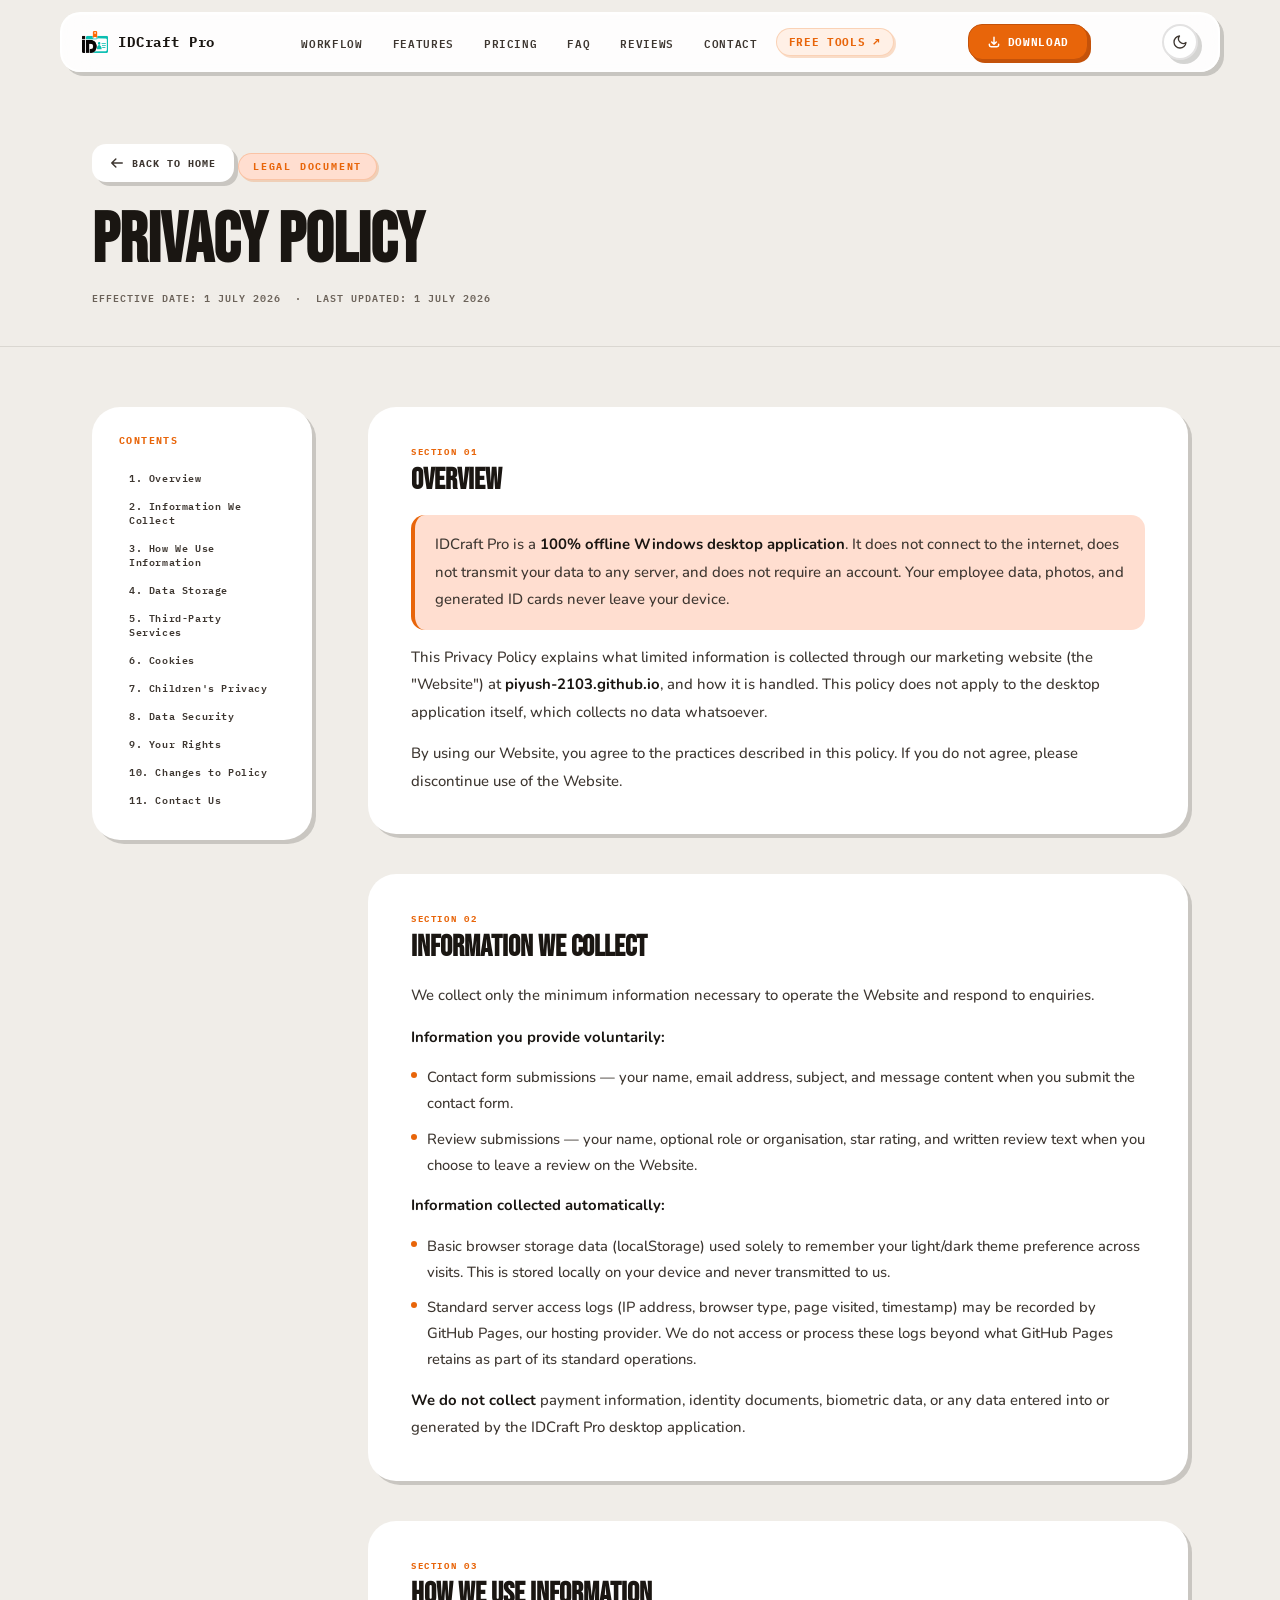
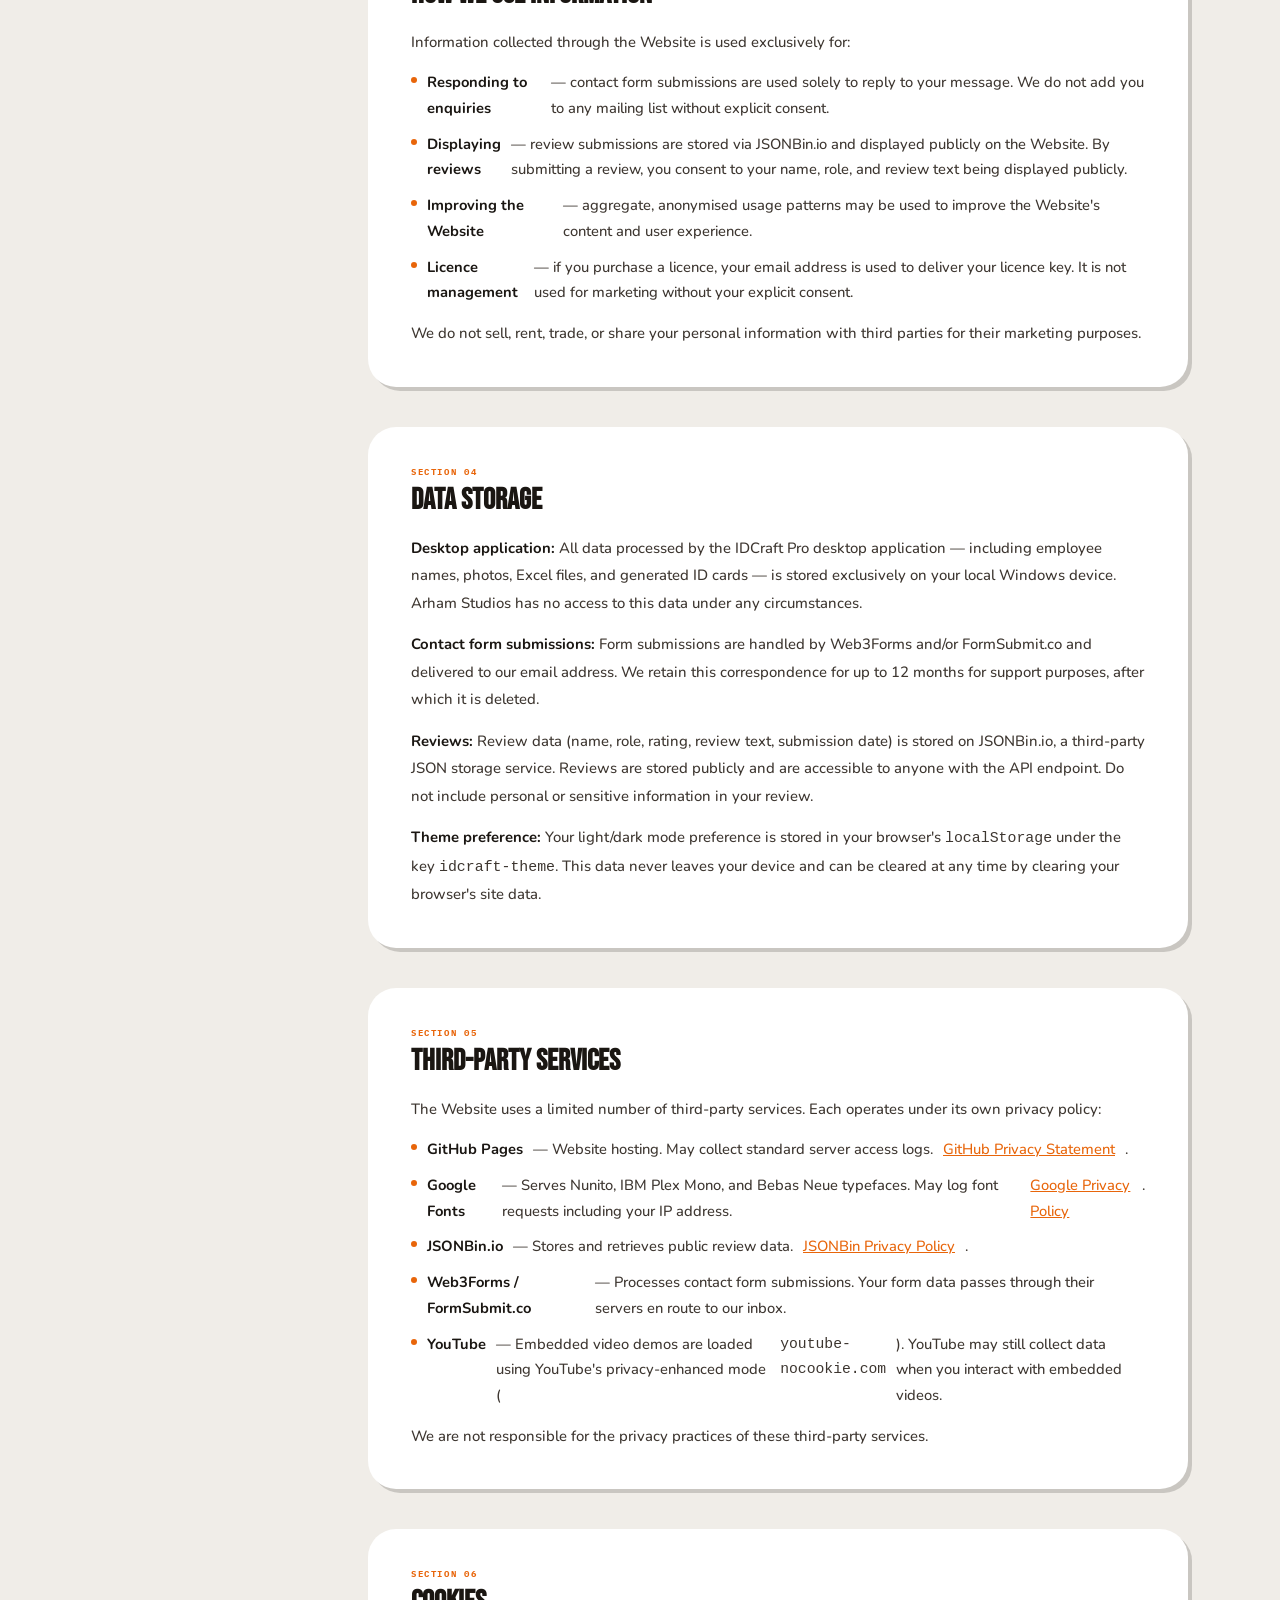
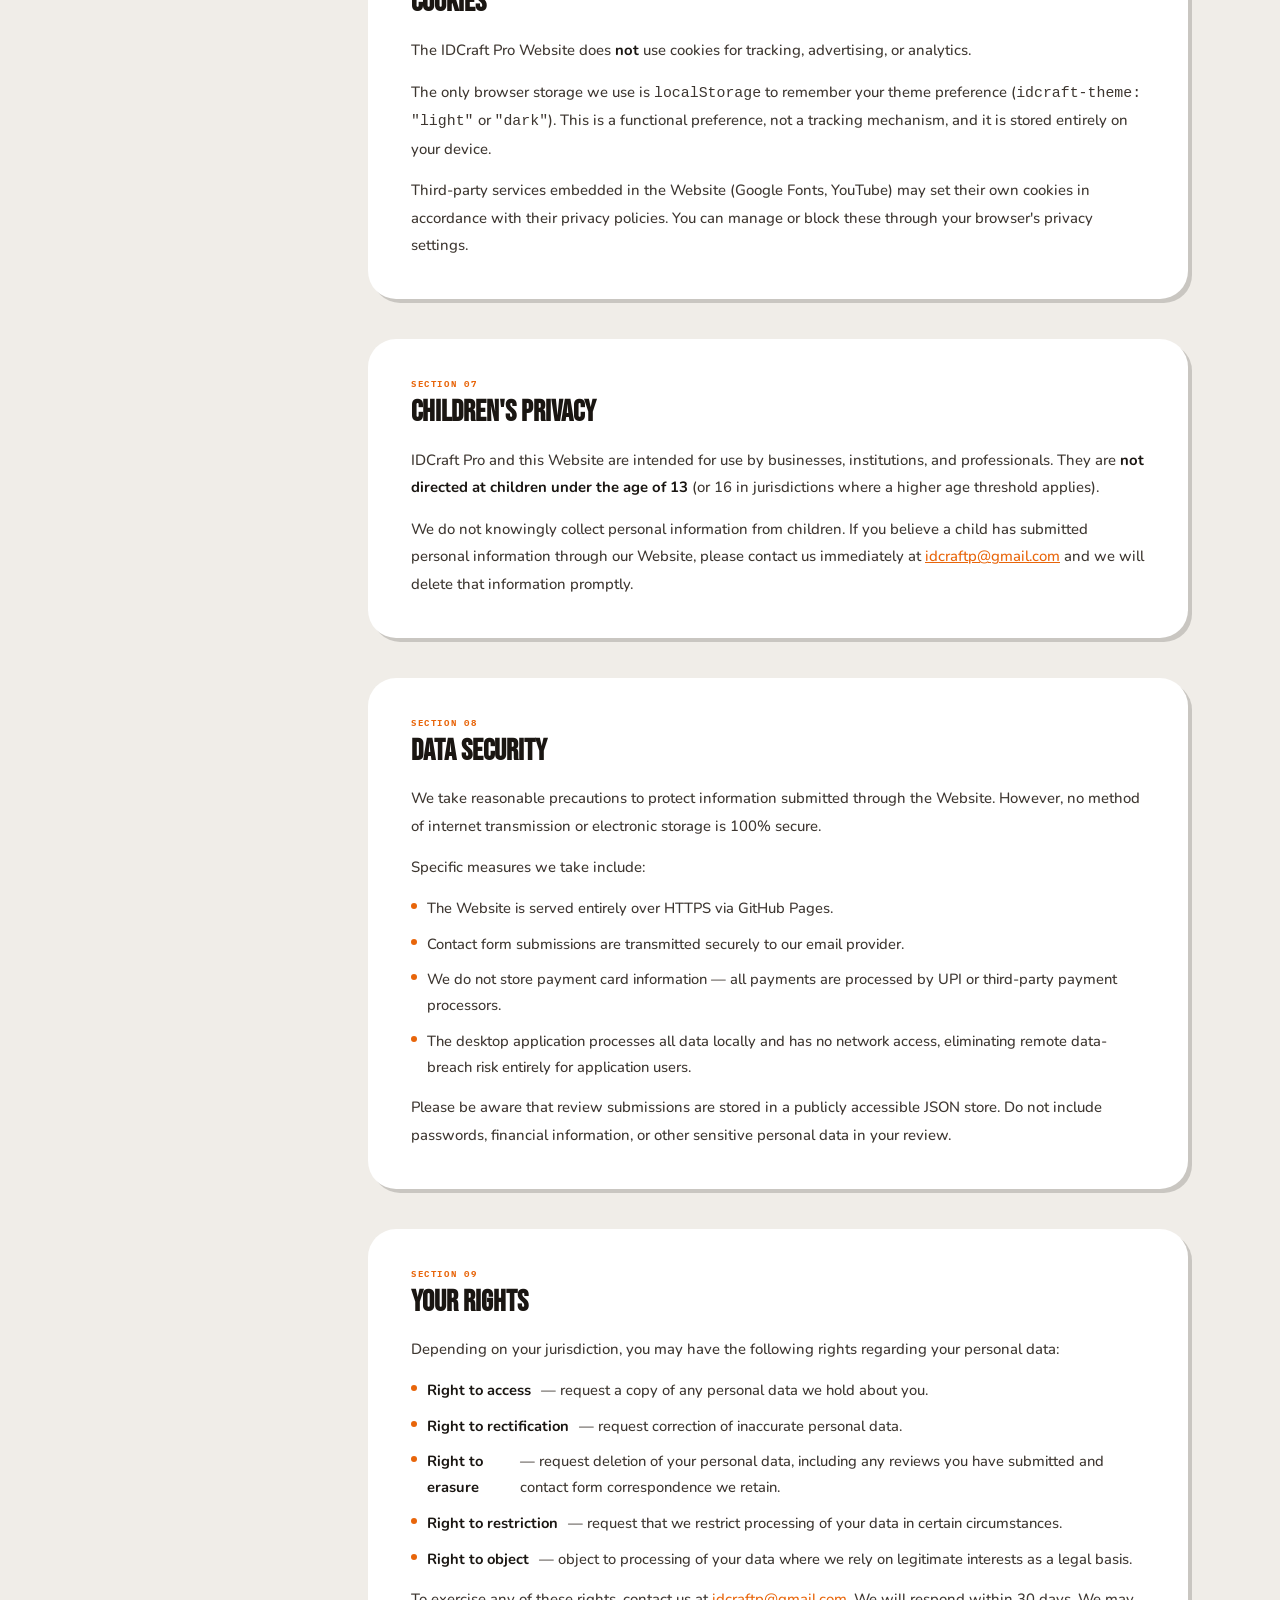
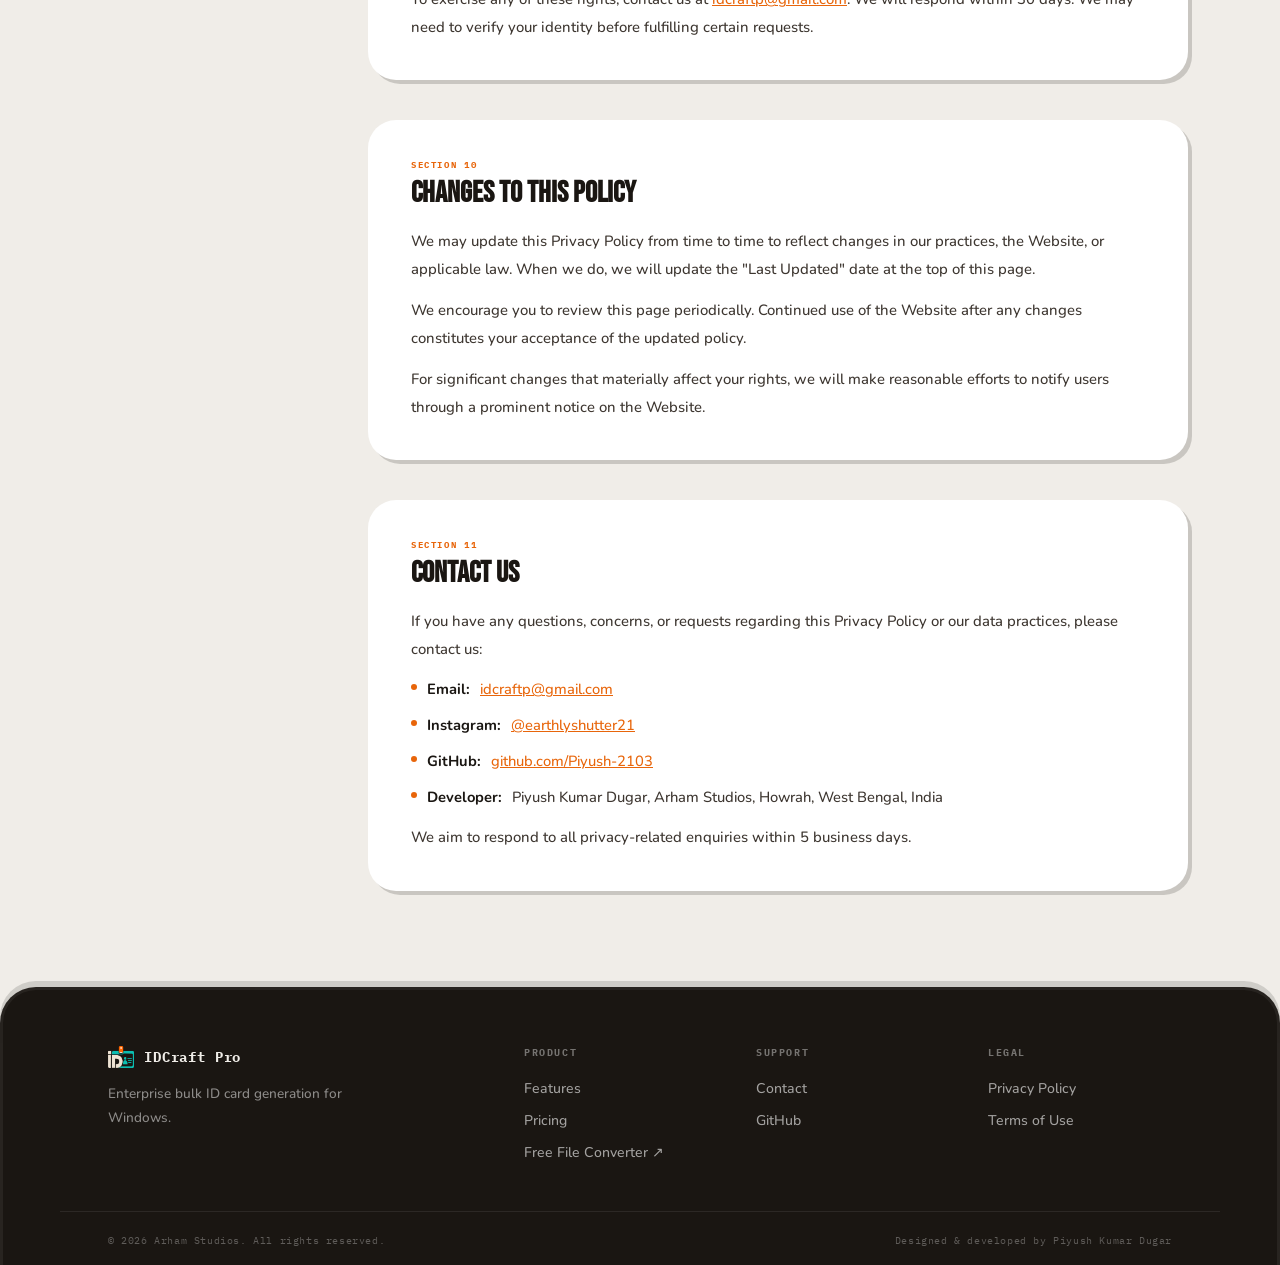
==== commit 87f9f1a0: "Add files via upload" ====
--- a/privacy.html
+++ b/privacy.html
@@ -156,7 +156,7 @@
       <a href="index.html#faq">FAQ</a>
       <a href="index.html#reviews">Reviews</a>
       <a href="index.html#contact">Contact</a>
-      <a href="transmorph.html" target="_blank" style="color:var(--amber);background:var(--amber-lt);border-radius:var(--rsm);padding:8px 12px;">Free Tools ↗</a>
+      <a href="transmorph.html" target="_blank" class="nav-free-tools">Free Tools ↗</a>
     </nav>
     <a href="https://github.com/Piyush-2103/IDCraft-Pro/releases/latest/download/IDCraft-Pro-Setup.exe" class="nav-cta">
       <svg width="14" height="14" viewBox="0 0 24 24" fill="none" stroke="currentColor" stroke-width="2.5"><path stroke-linecap="round" stroke-linejoin="round" d="M4 16v1a3 3 0 003 3h10a3 3 0 003-3v-1m-4-4l-4 4m0 0l-4-4m4 4V4"/></svg>Download
--- a/styles.css
+++ b/styles.css
@@ -48,9 +48,9 @@
 .nav-brand{display:flex;align-items:center;gap:10px}
 .nav-brand img{width:26px;height:22px}
 .nav-brand-name{font-family:var(--mono);font-size:14px;font-weight:700;letter-spacing:.06em;color:var(--ink)}
-.nav-links{display:flex;align-items:center;gap:2px}
-.nav-links a{font-family:var(--mono);font-size:11px;font-weight:600;letter-spacing:.06em;text-transform:uppercase;color:var(--ink2);padding:8px 12px;border-radius:var(--rsm);transition:background .15s,color .15s}
-.nav-links a:hover,.nav-links a.nav-active{background:var(--amber-lt);color:var(--amber)}
+.nav-links{display:flex;align-items:center;gap:6px}
+.nav-links a:not(.nav-free-tools){font-family:var(--mono);font-size:11px;font-weight:600;letter-spacing:.06em;text-transform:uppercase;color:var(--ink2);padding:8px 12px;border-radius:var(--rsm);transition:background .15s,color .15s}
+.nav-links a:not(.nav-free-tools):hover,.nav-links a.nav-active{background:var(--amber-lt);color:var(--amber)}
 .nav-cta{background:var(--amber);color:#fff;font-family:var(--mono);font-size:11px;font-weight:700;letter-spacing:.06em;text-transform:uppercase;padding:10px 18px;border-radius:var(--rsm);display:flex;align-items:center;gap:7px;box-shadow:3px 3px 0 var(--amber-dk);transition:transform .18s var(--ease),box-shadow .18s;border:1.5px solid var(--amber-dk)}
 .nav-cta:hover{transform:translateY(-2px);box-shadow:5px 5px 0 var(--amber-dk)}
 #mob-btn{display:none;padding:8px;border-radius:var(--rsm);flex-direction:column;gap:5px;cursor:pointer}
@@ -662,3 +662,32 @@
   border-color: var(--amber-md);
   background: rgba(232,101,10,.1);
 }
+
+/* ── Free Tools nav link — amber pill, distinct from regular links ── */
+.nav-free-tools {
+  font-family: var(--mono); font-size: 11px; font-weight: 700;
+  letter-spacing: .06em; text-transform: uppercase;
+  color: var(--amber) !important;
+  background: var(--amber-lt);
+  border: 1.5px solid var(--amber-md);
+  border-radius: var(--rsm);
+  padding: 6px 12px !important;
+  box-shadow: 2px 2px 0 var(--amber-md);
+  transition: background .15s, transform .18s var(--ease), box-shadow .18s;
+  text-decoration: none;
+  white-space: nowrap;
+}
+.nav-free-tools:hover {
+  background: var(--amber) !important;
+  color: #fff !important;
+  transform: translateY(-2px);
+  box-shadow: 3px 3px 0 var(--amber-dk);
+}
+[data-theme="dark"] .nav-free-tools {
+  background: rgba(232,101,10,.18);
+  border-color: rgba(232,101,10,.35);
+}
+[data-theme="dark"] .nav-free-tools:hover {
+  background: var(--amber) !important;
+  color: #fff !important;
+}
